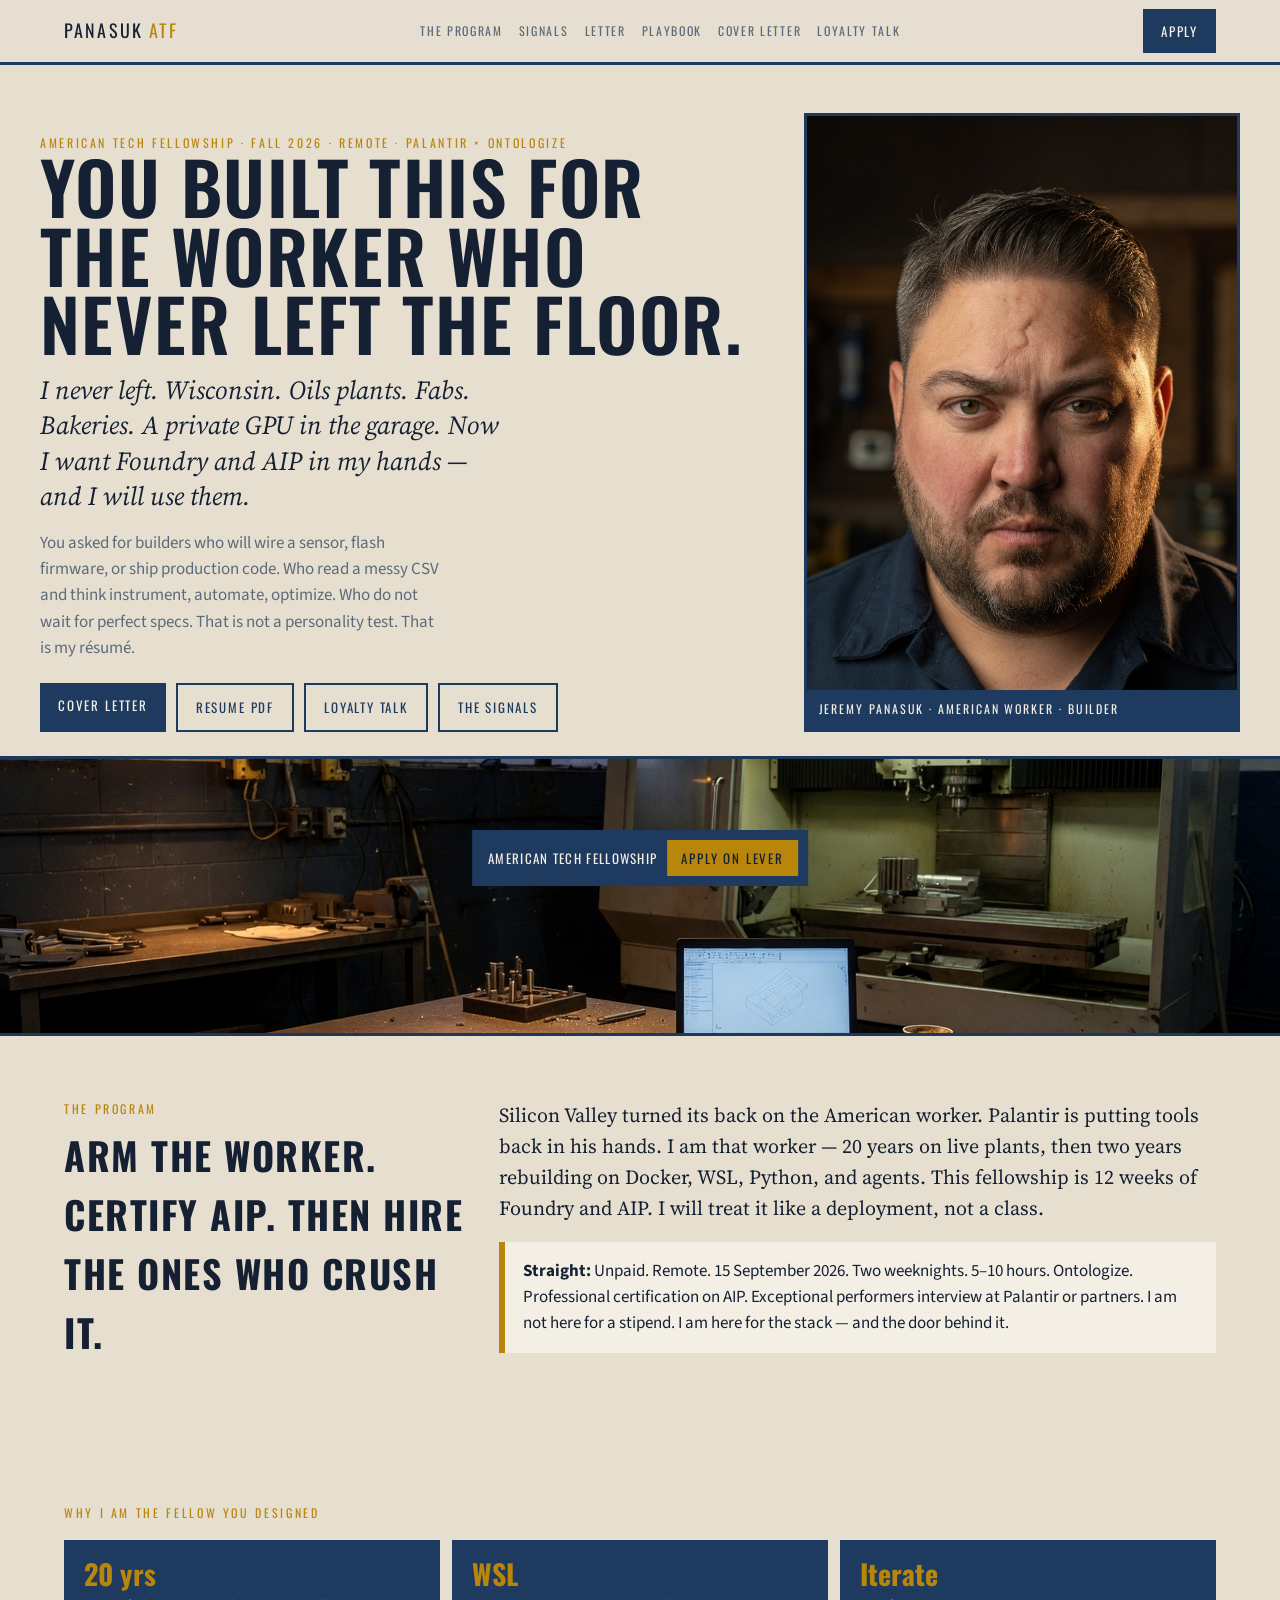
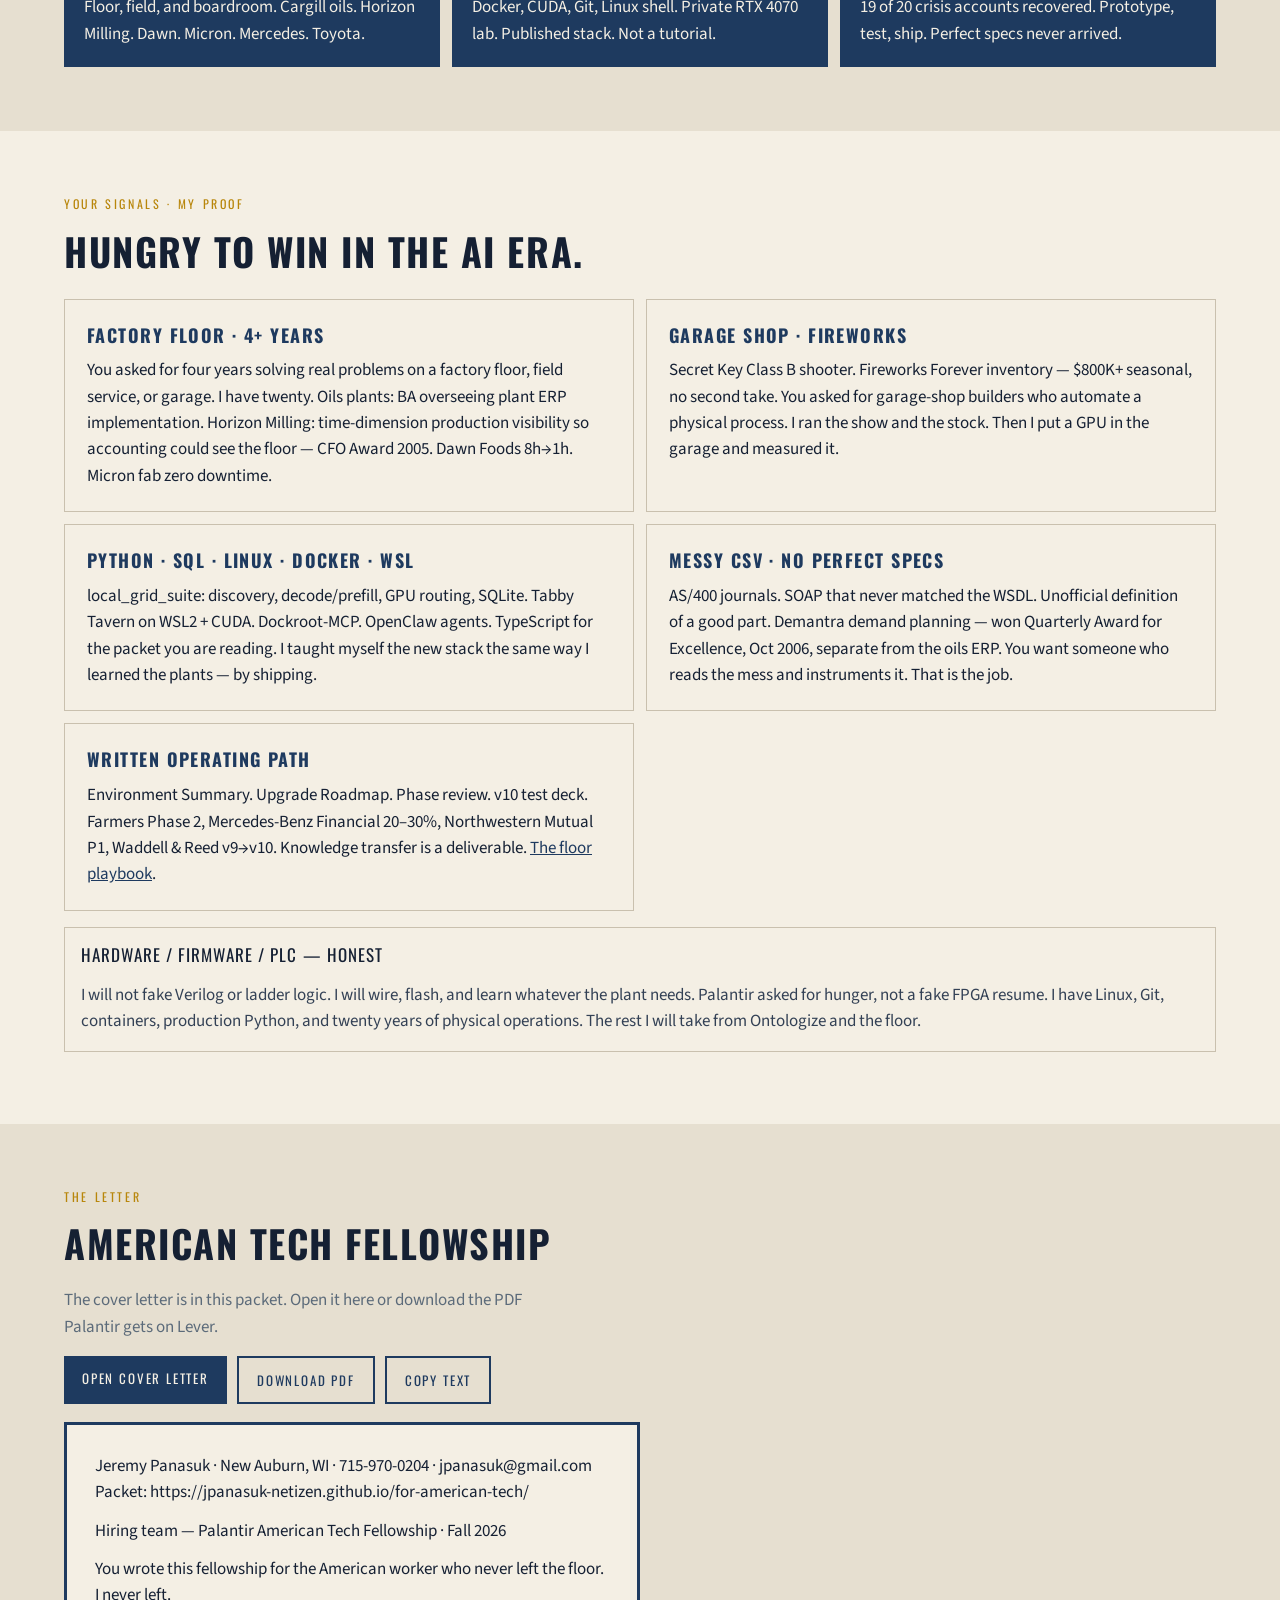
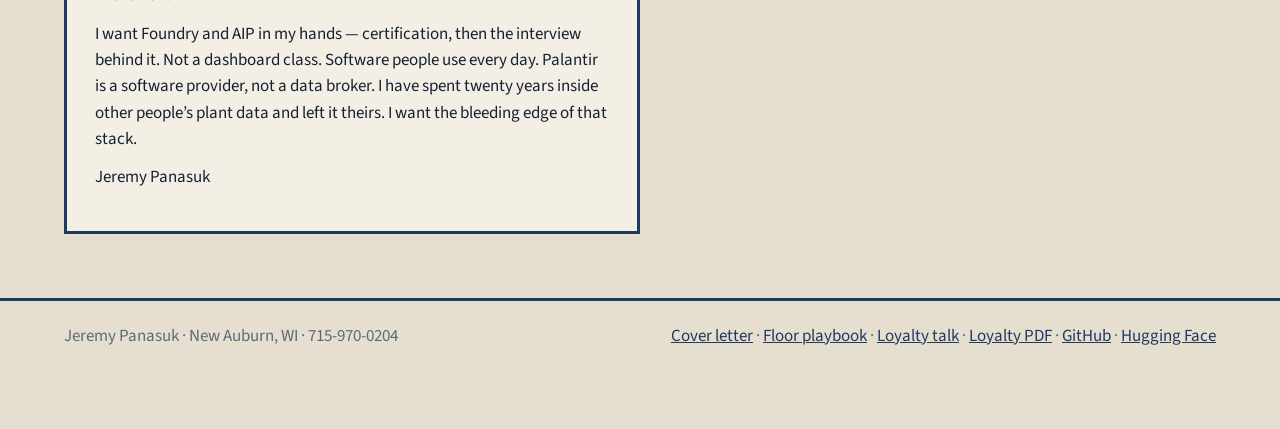
==== index.html @ 612f56d5 "Add floor playbook and publish customized loyalty talk" ====
<!DOCTYPE html>
<html lang="en">
<head>
  <meta charset="UTF-8" />
  <meta name="viewport" content="width=device-width, initial-scale=1" />
  <title>Jeremy Panasuk · American Tech Fellowship · Palantir</title>
  <meta name="description" content="Palantir American Tech Fellowship packet. Floor, garage, WSL, Python. Ready for Foundry and AIP." />
  <link rel="preconnect" href="https://fonts.googleapis.com" />
  <link rel="preconnect" href="https://fonts.gstatic.com" crossorigin />
  <link href="https://fonts.googleapis.com/css2?family=Oswald:wght@500;600&family=Source+Serif+4:ital,wght@0,400;0,600;1,400;1,600&family=Source+Sans+3:wght@400;600;700&display=swap" rel="stylesheet" />
  <style>
    :root {
      --kraft: #e6dfd0;
      --ink: #152033;
      --navy: #1e3a5f;
      --gold: #b8860b;
      --steel: #5c6b7a;
      --paper: #f4efe4;
      --line: #c9c0ae;
    }
    * { box-sizing: border-box; margin: 0; padding: 0; font-variant-ligatures: none; font-feature-settings: "liga" 0, "clig" 0, "dlig" 0, "calt" 0; }
    html, body { margin: 0; padding: 0; width: 100%; min-height: 100%; min-height: 100vh; background: var(--kraft); }
    html { scroll-behavior: smooth; background: var(--kraft); }
    body { background: var(--kraft); color: var(--ink); font-family: "Source Sans 3", system-ui, sans-serif; font-size: 17px; line-height: 1.55; }
    a { color: var(--navy); }
    a:hover { color: var(--gold); }
    img { max-width: 100%; display: block; }
    .wrap { width: min(1200px, 100%); margin: 0 auto; padding: 0 24px; }
    .stamp { font-family: "Oswald", sans-serif; letter-spacing: 0.22em; text-transform: uppercase; font-size: 12px; color: var(--gold); }
    h1 { font-family: "Oswald", sans-serif; font-size: clamp(40px, 7vw, 72px); line-height: 0.95; font-weight: 600; text-transform: uppercase; letter-spacing: 0.02em; }
    h2 { font-family: "Oswald", sans-serif; font-size: clamp(26px, 4vw, 38px); text-transform: uppercase; letter-spacing: 0.04em; margin: 8px 0 14px; }
    .serif { font-family: "Source Serif 4", Georgia, serif; }
    header.nav { position: sticky; top: 0; z-index: 20; background: rgba(230,223,208,0.94); border-bottom: 3px solid var(--navy); }
    header.nav .wrap { display: flex; align-items: center; justify-content: space-between; min-height: 62px; gap: 12px; }
    .brand { font-family: "Oswald", sans-serif; text-transform: uppercase; letter-spacing: 0.12em; color: var(--ink); text-decoration: none; font-size: 18px; }
    .brand span { color: var(--gold); }
    header.nav nav { display: flex; gap: 16px; }
    header.nav nav a { font-family: "Oswald", sans-serif; font-size: 12px; letter-spacing: 0.14em; text-transform: uppercase; color: var(--steel); text-decoration: none; }
    .btn { display: inline-flex; background: var(--navy); color: var(--paper); text-decoration: none; padding: 12px 18px; font-family: "Oswald", sans-serif; letter-spacing: 0.14em; text-transform: uppercase; font-size: 13px; }
    .btn:hover { background: var(--gold); color: var(--ink); }
    .btn.ghost { background: transparent; color: var(--navy); border: 2px solid var(--navy); }
    .hero { padding: 48px 0 24px; display: grid; grid-template-columns: 1.25fr 0.75fr; gap: 36px; align-items: end; }
    .lede { font-family: "Source Serif 4", Georgia, serif; font-size: clamp(18px, 2.3vw, 26px); font-style: italic; line-height: 1.35; margin: 16px 0; max-width: 36ch; }
    .meta { color: var(--steel); max-width: 50ch; }
    .hero-actions { display: flex; gap: 10px; flex-wrap: wrap; margin-top: 22px; }
    .portrait { border: 3px solid var(--navy); }
    .portrait img { width: 100%; aspect-ratio: 3/4; object-fit: cover; object-position: 50% 12%; }
    .portrait figcaption { padding: 10px 12px; background: var(--navy); color: var(--paper); font-family: "Oswald", sans-serif; font-size: 12px; letter-spacing: 0.16em; text-transform: uppercase; }
    .shop { width: 100%; height: 280px; object-fit: cover; border: none; border-top: 3px solid var(--navy); border-bottom: 3px solid var(--navy); filter: sepia(0.15) contrast(1.05); }
    section { padding: 64px 0; }
    .split { display: grid; grid-template-columns: 0.36fr 0.64fr; gap: 32px; }
    .grid2 { display: grid; grid-template-columns: 1fr 1fr; gap: 12px; }
    .cell { background: var(--paper); border: 1px solid var(--line); padding: 22px; }
    .cell h3 { font-family: "Oswald", sans-serif; text-transform: uppercase; letter-spacing: 0.08em; font-size: 18px; margin-bottom: 8px; color: var(--navy); }
    .stars { display: grid; grid-template-columns: repeat(3, 1fr); gap: 12px; }
    .star { background: var(--navy); color: var(--paper); padding: 20px; }
    .star b { display: block; font-family: "Oswald", sans-serif; font-size: 28px; color: var(--gold); line-height: 1; margin-bottom: 6px; }
    details.item { background: var(--paper); border: 1px solid var(--line); margin-bottom: 8px; }
    details.item summary { cursor: pointer; list-style: none; padding: 14px 16px; font-family: "Oswald", sans-serif; text-transform: uppercase; letter-spacing: 0.06em; }
    details.item summary::-webkit-details-marker { display: none; }
    .proof { padding: 0 16px 16px; color: #334155; }
    .letter { background: var(--paper); border: 3px solid var(--navy); padding: 28px; max-width: 72ch; }
    .letter p { margin: 0 0 12px; }
    footer { border-top: 3px solid var(--navy); padding: 22px 0 80px; color: var(--steel); }
    footer .wrap { display: flex; justify-content: space-between; gap: 12px; flex-wrap: wrap; }
    .applybar { position: fixed; bottom: 14px; left: 50%; transform: translateX(-50%); z-index: 30; display: flex; gap: 10px; align-items: center; background: var(--navy); color: var(--paper); padding: 10px 10px 10px 16px; font-family: "Oswald", sans-serif; letter-spacing: 0.1em; text-transform: uppercase; font-size: 13px; }
    .applybar .btn { background: var(--gold); color: var(--ink); padding: 8px 14px; }
    .honest { margin-top: 18px; padding: 16px 18px; border-left: 6px solid var(--gold); background: var(--paper); }
    @media (max-width: 880px) {
      .hero, .split, .grid2, .stars { grid-template-columns: 1fr; }
      header.nav nav { display: none; }
      .applybar { width: calc(100% - 24px); justify-content: space-between; }
    }
  </style>
</head>
<body>
  <header class="nav">
    <div class="wrap">
      <a class="brand" href="#top">Panasuk <span>ATF</span></a>
      <nav>
        <a href="#program">The program</a>
        <a href="#signals">Signals</a>
        <a href="#letter">Letter</a>
        <a href="playbook.html">Playbook</a>
        <a href="cover.html">Cover letter</a>
        <a href="loyalty.html">Loyalty talk</a>
      </nav>
      <a class="btn" href="https://jobs.lever.co/palantir/0ccbe620-a3ef-41d1-a5c4-68e56b3c91d0/apply" target="_blank" rel="noopener">Apply</a>
    </div>
  </header>

  <main id="top">
    <div class="wrap hero">
      <div>
        <p class="stamp">American Tech Fellowship · Fall 2026 · Remote · Palantir × Ontologize</p>
        <h1>You built this for the worker who never left the floor.</h1>
        <p class="lede">I never left. Wisconsin. Oils plants. Fabs. Bakeries. A private GPU in the garage. Now I want Foundry and AIP in my hands — and I will use them.</p>
        <p class="meta">You asked for builders who will wire a sensor, flash firmware, or ship production code. Who read a messy CSV and think instrument, automate, optimize. Who do not wait for perfect specs. That is not a personality test. That is my résumé.</p>
        <div class="hero-actions">
          <a class="btn" href="cover.html">Cover letter</a>
          <a class="btn ghost" href="JAP_PALANTIR_AMERICAN_TECH.pdf">Resume PDF</a>
          <a class="btn ghost" href="loyalty.html">Loyalty talk</a>
          <a class="btn ghost" href="#signals">The signals</a>
        </div>
      </div>
      <figure class="portrait">
        <img src="assets/portrait.jpg" alt="Jeremy Panasuk" />
        <figcaption>Jeremy Panasuk · American worker · builder</figcaption>
      </figure>
    </div>
    <img class="shop" src="assets/shop.jpg" alt="American machine shop" />

    <section id="program">
      <div class="wrap split">
        <div>
          <p class="stamp">The program</p>
          <h2>Arm the worker. Certify AIP. Then hire the ones who crush it.</h2>
        </div>
        <div>
          <p class="serif" style="font-size:20px;margin-bottom:14px;">Silicon Valley turned its back on the American worker. Palantir is putting tools back in his hands. I am that worker — 20 years on live plants, then two years rebuilding on Docker, WSL, Python, and agents. This fellowship is 12 weeks of Foundry and AIP. I will treat it like a deployment, not a class.</p>
          <div class="honest">
            <strong>Straight:</strong> Unpaid. Remote. 15 September 2026. Two weeknights. 5–10 hours. Ontologize. Professional certification on AIP. Exceptional performers interview at Palantir or partners. I am not here for a stipend. I am here for the stack — and the door behind it.
          </div>
        </div>
      </div>
    </section>

    <section>
      <div class="wrap">
        <p class="stamp">Why I am the fellow you designed</p>
        <div class="stars" style="margin-top:18px;">
          <div class="star"><b>20 yrs</b>Floor, field, and boardroom. Cargill oils. Horizon Milling. Dawn. Micron. Mercedes. Toyota.</div>
          <div class="star"><b>WSL</b>Docker, CUDA, Git, Linux shell. Private RTX 4070 lab. Published stack. Not a tutorial.</div>
          <div class="star"><b>Iterate</b>19 of 20 crisis accounts recovered. Prototype, test, ship. Perfect specs never arrived.</div>
        </div>
      </div>
    </section>

    <section id="signals" style="background:var(--paper);">
      <div class="wrap">
        <p class="stamp">Your signals · my proof</p>
        <h2>Hungry to win in the AI era.</h2>
        <div class="grid2" style="margin-top:18px;">
          <article class="cell">
            <h3>Factory floor · 4+ years</h3>
            <p>You asked for four years solving real problems on a factory floor, field service, or garage. I have twenty. Oils plants: BA overseeing plant ERP implementation. Horizon Milling: time-dimension production visibility so accounting could see the floor — CFO Award 2005. Dawn Foods 8h→1h. Micron fab zero downtime.</p>
          </article>
          <article class="cell">
            <h3>Garage shop · fireworks</h3>
            <p>Secret Key Class B shooter. Fireworks Forever inventory — $800K+ seasonal, no second take. You asked for garage-shop builders who automate a physical process. I ran the show and the stock. Then I put a GPU in the garage and measured it.</p>
          </article>
          <article class="cell">
            <h3>Python · SQL · Linux · Docker · WSL</h3>
            <p>local_grid_suite: discovery, decode/prefill, GPU routing, SQLite. Tabby Tavern on WSL2 + CUDA. Dockroot-MCP. OpenClaw agents. TypeScript for the packet you are reading. I taught myself the new stack the same way I learned the plants — by shipping.</p>
          </article>
          <article class="cell">
            <h3>Messy CSV · no perfect specs</h3>
            <p>AS/400 journals. SOAP that never matched the WSDL. Unofficial definition of a good part. Demantra demand planning — won Quarterly Award for Excellence, Oct 2006, separate from the oils ERP. You want someone who reads the mess and instruments it. That is the job.</p>
          </article>
          <article class="cell">
            <h3>Written operating path</h3>
            <p>Environment Summary. Upgrade Roadmap. Phase review. v10 test deck. Farmers Phase 2, Mercedes-Benz Financial 20–30%, Northwestern Mutual P1, Waddell &amp; Reed v9→v10. Knowledge transfer is a deliverable. <a href="playbook.html">The floor playbook</a>.</p>
          </article>
        </div>
        <details class="item" style="margin-top:16px;" open>
          <summary>Hardware / firmware / PLC — honest</summary>
          <div class="proof">I will not fake Verilog or ladder logic. I will wire, flash, and learn whatever the plant needs. Palantir asked for hunger, not a fake FPGA resume. I have Linux, Git, containers, production Python, and twenty years of physical operations. The rest I will take from Ontologize and the floor.</div>
        </details>
      </div>
    </section>

    <section id="letter">
      <div class="wrap">
        <p class="stamp">The letter</p>
        <h2>American Tech Fellowship</h2>
        <p class="meta" style="margin:0 0 16px;max-width:60ch;">The cover letter is in this packet. Open it here or download the PDF Palantir gets on Lever.</p>
        <p style="display:flex;gap:10px;flex-wrap:wrap;margin-bottom:18px;">
          <a class="btn" href="cover.html">Open cover letter</a>
          <a class="btn ghost" href="JAP_PALANTIR_AMERICAN_TECH_COVER.pdf">Download PDF</a>
          <button class="btn ghost" type="button" id="copy">Copy text</button>
        </p>
        <article class="letter" id="letter-body">
          <p>Jeremy Panasuk · New Auburn, WI · 715-970-0204 · jpanasuk@gmail.com<br>
          Packet: https://jpanasuk-netizen.github.io/for-american-tech/</p>
          <p>Hiring team — Palantir American Tech Fellowship · Fall 2026</p>
          <p>You wrote this fellowship for the American worker who never left the floor. I never left.</p>
          <p>I want Foundry and AIP in my hands — certification, then the interview behind it. Not a dashboard class. Software people use every day. Palantir is a software provider, not a data broker. I have spent twenty years inside other people’s plant data and left it theirs. I want the bleeding edge of that stack.</p>
          <p>Jeremy Panasuk</p>
        </article>
      </div>
    </section>
  </main>
  <footer>
    <div class="wrap">
      <div>Jeremy Panasuk · New Auburn, WI · 715-970-0204</div>
      <div>
        <a href="cover.html">Cover letter</a> ·
        <a href="playbook.html">Floor playbook</a> ·
        <a href="loyalty.html">Loyalty talk</a> ·
        <a href="JAP_CUSTOMER_LOYALTY.pdf">Loyalty PDF</a> ·
        <a href="https://github.com/jpanasuk-netizen/for-american-tech">GitHub</a> ·
        <a href="https://huggingface.co/spaces/jpanasuk/for-american-tech">Hugging Face</a>
      </div>
    </div>
  </footer>
  <div class="applybar">
    <span>American Tech Fellowship</span>
    <a class="btn" href="https://jobs.lever.co/palantir/0ccbe620-a3ef-41d1-a5c4-68e56b3c91d0/apply" target="_blank" rel="noopener">Apply on Lever</a>
  </div>
  <script>
    document.getElementById("copy").addEventListener("click", async (e) => {
      const btn = e.currentTarget;
      try {
        await navigator.clipboard.writeText(document.getElementById("letter-body").innerText);
        btn.textContent = "Copied";
        setTimeout(() => { btn.textContent = "Copy text"; }, 1600);
      } catch (err) { btn.textContent = "Select and copy"; }
    });
  </script>
</body>
</html>
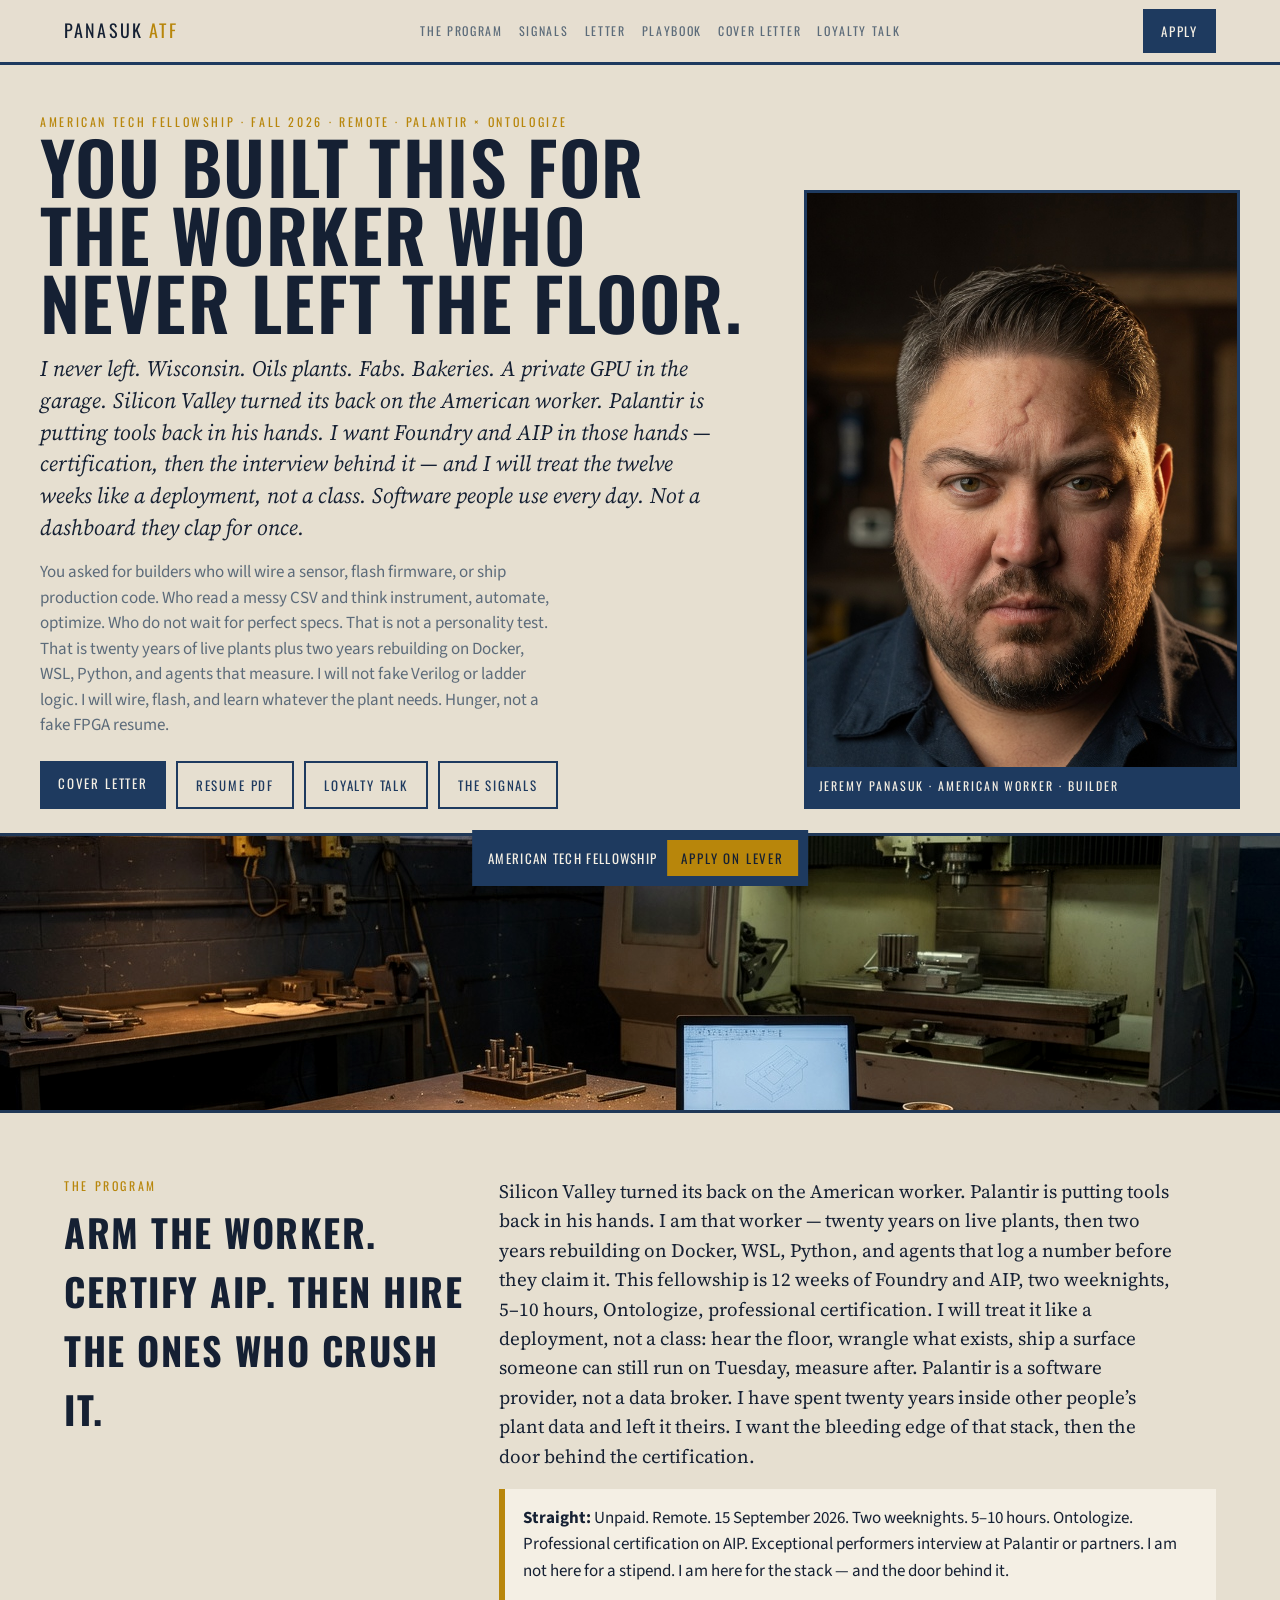
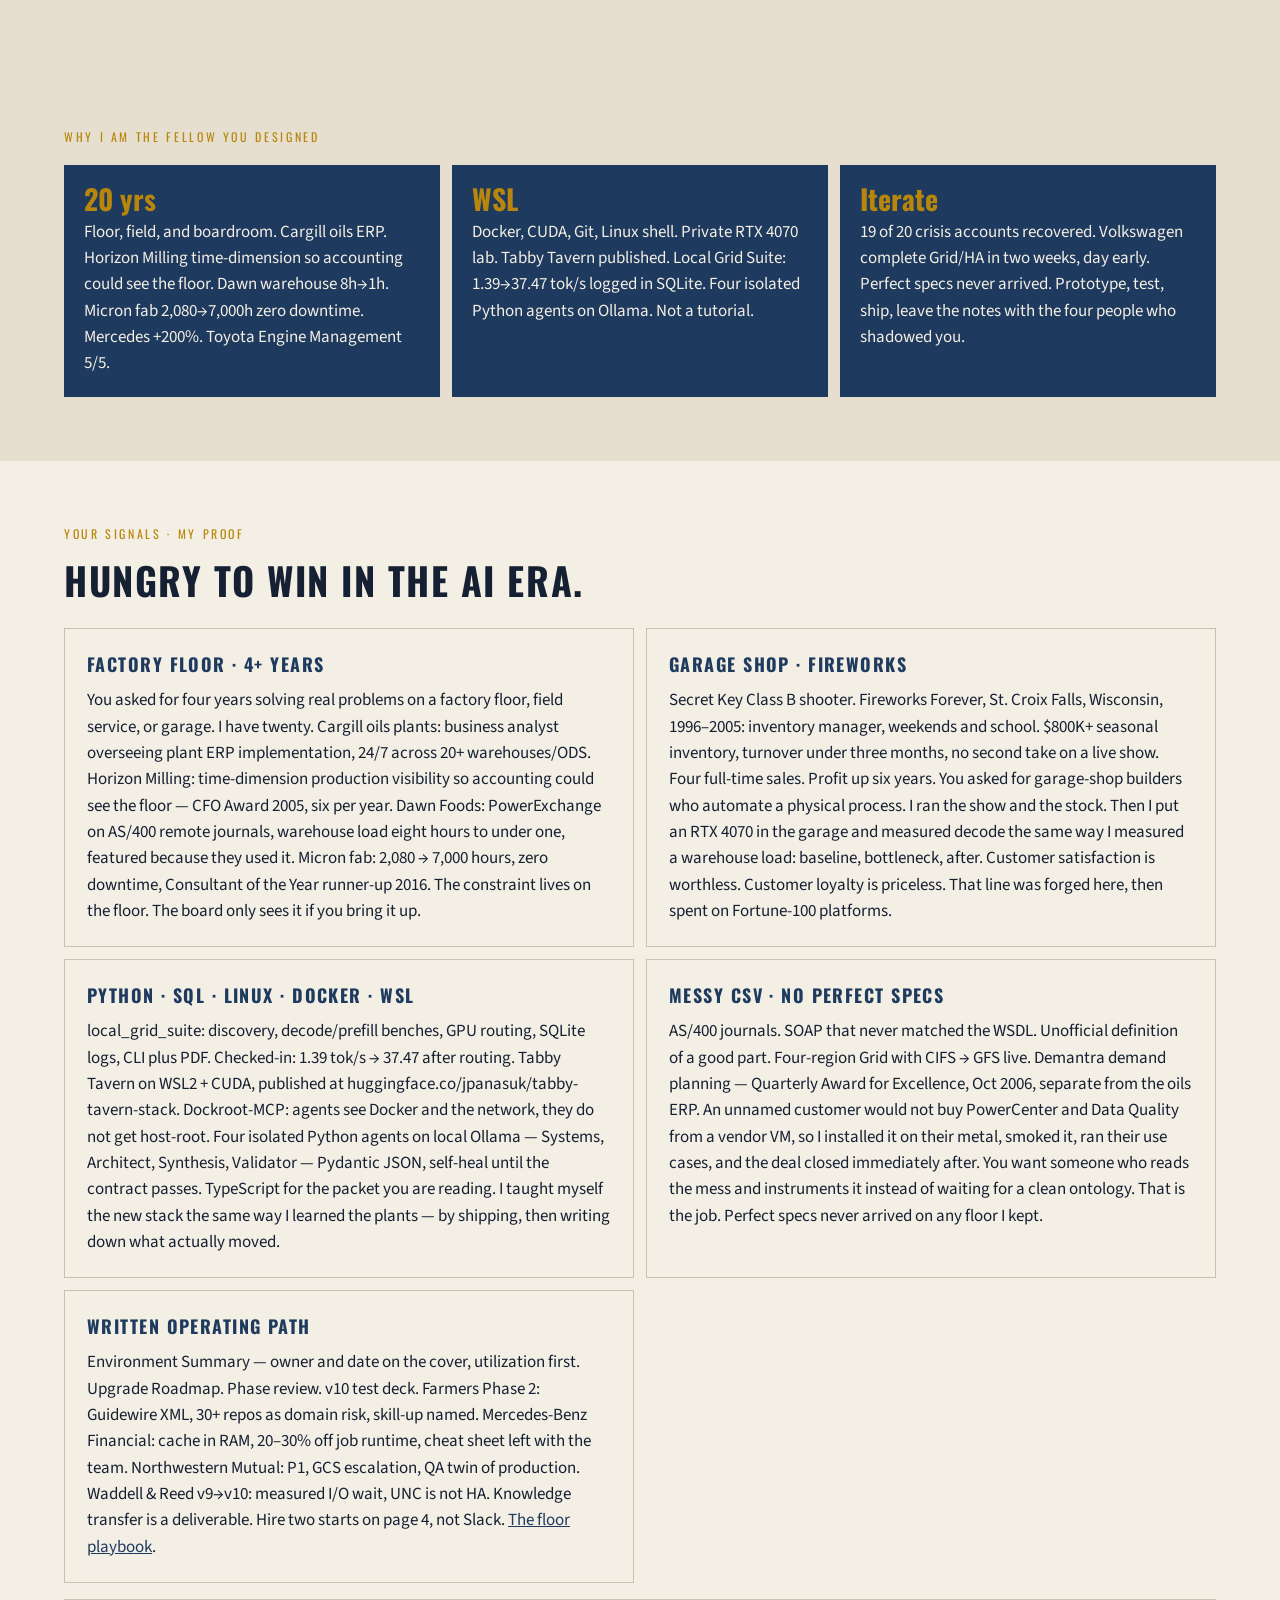
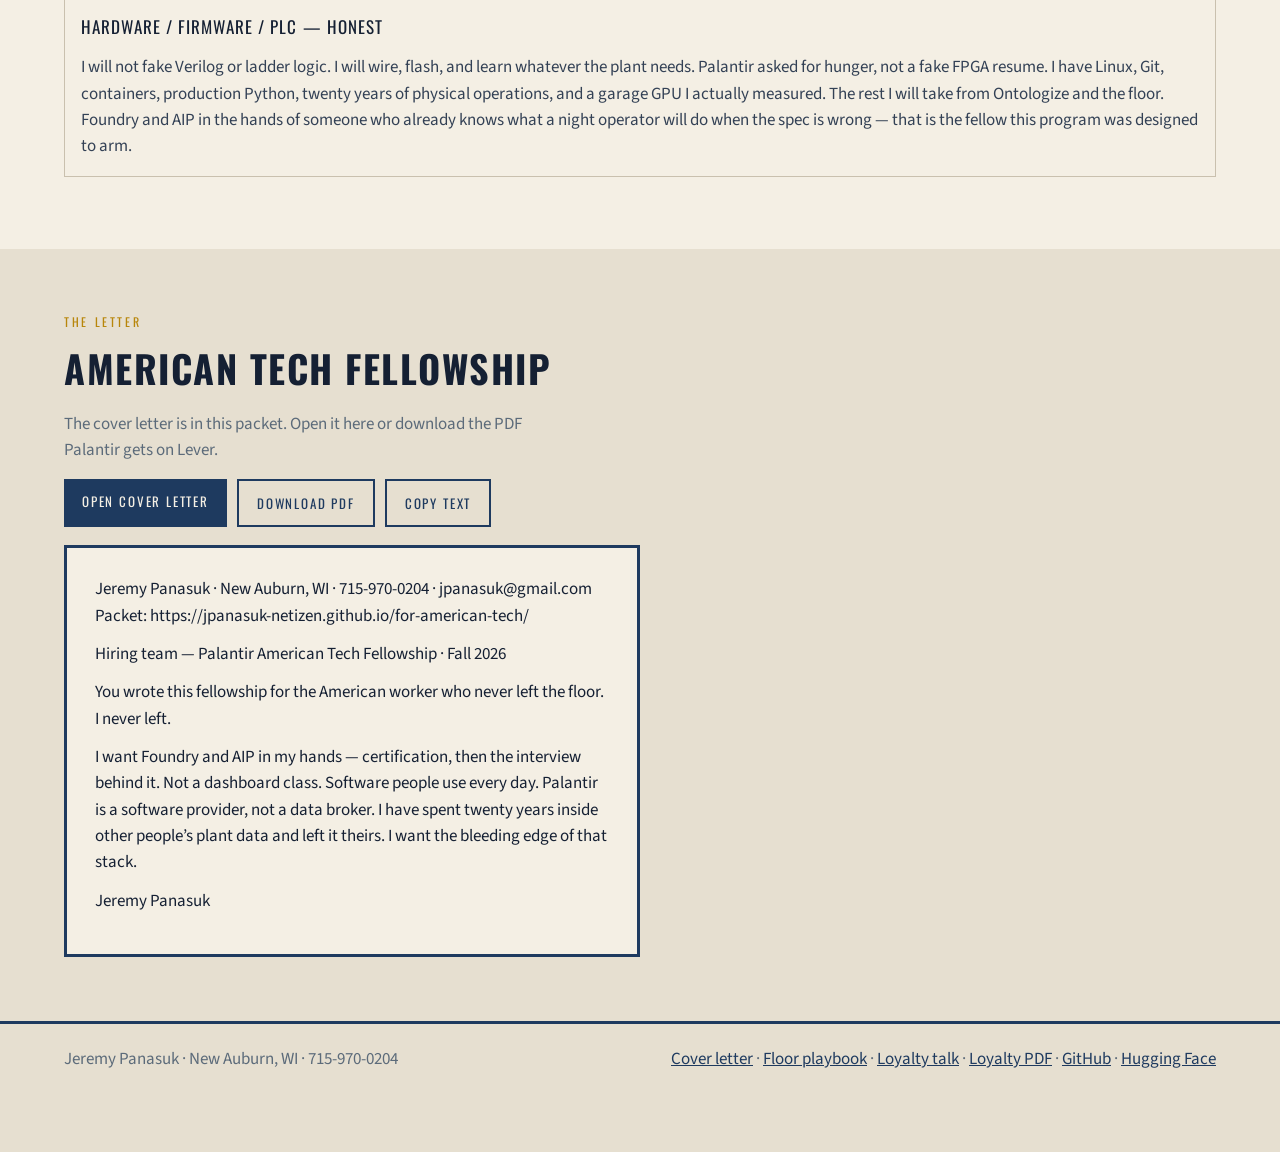
==== commit 944ccdd4: "Verbose hiring-manager prose on the campaign landing" ====
--- a/index.html
+++ b/index.html
@@ -40,8 +40,8 @@
     .btn:hover { background: var(--gold); color: var(--ink); }
     .btn.ghost { background: transparent; color: var(--navy); border: 2px solid var(--navy); }
     .hero { padding: 48px 0 24px; display: grid; grid-template-columns: 1.25fr 0.75fr; gap: 36px; align-items: end; }
-    .lede { font-family: "Source Serif 4", Georgia, serif; font-size: clamp(18px, 2.3vw, 26px); font-style: italic; line-height: 1.35; margin: 16px 0; max-width: 36ch; }
-    .meta { color: var(--steel); max-width: 50ch; }
+    .lede { font-family: "Source Serif 4", Georgia, serif; font-size: clamp(17px, 2vw, 22px); font-style: italic; line-height: 1.45; margin: 16px 0; max-width: 62ch; }
+    .meta { color: var(--steel); max-width: 64ch; line-height: 1.5; }
     .hero-actions { display: flex; gap: 10px; flex-wrap: wrap; margin-top: 22px; }
     .portrait { border: 3px solid var(--navy); }
     .portrait img { width: 100%; aspect-ratio: 3/4; object-fit: cover; object-position: 50% 12%; }
@@ -94,8 +94,8 @@
       <div>
         <p class="stamp">American Tech Fellowship · Fall 2026 · Remote · Palantir × Ontologize</p>
         <h1>You built this for the worker who never left the floor.</h1>
-        <p class="lede">I never left. Wisconsin. Oils plants. Fabs. Bakeries. A private GPU in the garage. Now I want Foundry and AIP in my hands — and I will use them.</p>
-        <p class="meta">You asked for builders who will wire a sensor, flash firmware, or ship production code. Who read a messy CSV and think instrument, automate, optimize. Who do not wait for perfect specs. That is not a personality test. That is my résumé.</p>
+        <p class="lede">I never left. Wisconsin. Oils plants. Fabs. Bakeries. A private GPU in the garage. Silicon Valley turned its back on the American worker. Palantir is putting tools back in his hands. I want Foundry and AIP in those hands — certification, then the interview behind it — and I will treat the twelve weeks like a deployment, not a class. Software people use every day. Not a dashboard they clap for once.</p>
+        <p class="meta">You asked for builders who will wire a sensor, flash firmware, or ship production code. Who read a messy CSV and think instrument, automate, optimize. Who do not wait for perfect specs. That is not a personality test. That is twenty years of live plants plus two years rebuilding on Docker, WSL, Python, and agents that measure. I will not fake Verilog or ladder logic. I will wire, flash, and learn whatever the plant needs. Hunger, not a fake FPGA resume.</p>
         <div class="hero-actions">
           <a class="btn" href="cover.html">Cover letter</a>
           <a class="btn ghost" href="JAP_PALANTIR_AMERICAN_TECH.pdf">Resume PDF</a>
@@ -117,7 +117,7 @@
           <h2>Arm the worker. Certify AIP. Then hire the ones who crush it.</h2>
         </div>
         <div>
-          <p class="serif" style="font-size:20px;margin-bottom:14px;">Silicon Valley turned its back on the American worker. Palantir is putting tools back in his hands. I am that worker — 20 years on live plants, then two years rebuilding on Docker, WSL, Python, and agents. This fellowship is 12 weeks of Foundry and AIP. I will treat it like a deployment, not a class.</p>
+          <p class="serif" style="font-size:19px;margin-bottom:14px;max-width:68ch;">Silicon Valley turned its back on the American worker. Palantir is putting tools back in his hands. I am that worker — twenty years on live plants, then two years rebuilding on Docker, WSL, Python, and agents that log a number before they claim it. This fellowship is 12 weeks of Foundry and AIP, two weeknights, 5–10 hours, Ontologize, professional certification. I will treat it like a deployment, not a class: hear the floor, wrangle what exists, ship a surface someone can still run on Tuesday, measure after. Palantir is a software provider, not a data broker. I have spent twenty years inside other people’s plant data and left it theirs. I want the bleeding edge of that stack, then the door behind the certification.</p>
           <div class="honest">
             <strong>Straight:</strong> Unpaid. Remote. 15 September 2026. Two weeknights. 5–10 hours. Ontologize. Professional certification on AIP. Exceptional performers interview at Palantir or partners. I am not here for a stipend. I am here for the stack — and the door behind it.
           </div>
@@ -129,9 +129,9 @@
       <div class="wrap">
         <p class="stamp">Why I am the fellow you designed</p>
         <div class="stars" style="margin-top:18px;">
-          <div class="star"><b>20 yrs</b>Floor, field, and boardroom. Cargill oils. Horizon Milling. Dawn. Micron. Mercedes. Toyota.</div>
-          <div class="star"><b>WSL</b>Docker, CUDA, Git, Linux shell. Private RTX 4070 lab. Published stack. Not a tutorial.</div>
-          <div class="star"><b>Iterate</b>19 of 20 crisis accounts recovered. Prototype, test, ship. Perfect specs never arrived.</div>
+          <div class="star"><b>20 yrs</b>Floor, field, and boardroom. Cargill oils ERP. Horizon Milling time-dimension so accounting could see the floor. Dawn warehouse 8h→1h. Micron fab 2,080→7,000h zero downtime. Mercedes +200%. Toyota Engine Management 5/5.</div>
+          <div class="star"><b>WSL</b>Docker, CUDA, Git, Linux shell. Private RTX 4070 lab. Tabby Tavern published. Local Grid Suite: 1.39→37.47 tok/s logged in SQLite. Four isolated Python agents on Ollama. Not a tutorial.</div>
+          <div class="star"><b>Iterate</b>19 of 20 crisis accounts recovered. Volkswagen complete Grid/HA in two weeks, day early. Perfect specs never arrived. Prototype, test, ship, leave the notes with the four people who shadowed you.</div>
         </div>
       </div>
     </section>
@@ -143,28 +143,28 @@
         <div class="grid2" style="margin-top:18px;">
           <article class="cell">
             <h3>Factory floor · 4+ years</h3>
-            <p>You asked for four years solving real problems on a factory floor, field service, or garage. I have twenty. Oils plants: BA overseeing plant ERP implementation. Horizon Milling: time-dimension production visibility so accounting could see the floor — CFO Award 2005. Dawn Foods 8h→1h. Micron fab zero downtime.</p>
+            <p>You asked for four years solving real problems on a factory floor, field service, or garage. I have twenty. Cargill oils plants: business analyst overseeing plant ERP implementation, 24/7 across 20+ warehouses/ODS. Horizon Milling: time-dimension production visibility so accounting could see the floor — CFO Award 2005, six per year. Dawn Foods: PowerExchange on AS/400 remote journals, warehouse load eight hours to under one, featured because they used it. Micron fab: 2,080 → 7,000 hours, zero downtime, Consultant of the Year runner-up 2016. The constraint lives on the floor. The board only sees it if you bring it up.</p>
           </article>
           <article class="cell">
             <h3>Garage shop · fireworks</h3>
-            <p>Secret Key Class B shooter. Fireworks Forever inventory — $800K+ seasonal, no second take. You asked for garage-shop builders who automate a physical process. I ran the show and the stock. Then I put a GPU in the garage and measured it.</p>
+            <p>Secret Key Class B shooter. Fireworks Forever, St. Croix Falls, Wisconsin, 1996–2005: inventory manager, weekends and school. $800K+ seasonal inventory, turnover under three months, no second take on a live show. Four full-time sales. Profit up six years. You asked for garage-shop builders who automate a physical process. I ran the show and the stock. Then I put an RTX 4070 in the garage and measured decode the same way I measured a warehouse load: baseline, bottleneck, after. Customer satisfaction is worthless. Customer loyalty is priceless. That line was forged here, then spent on Fortune-100 platforms.</p>
           </article>
           <article class="cell">
             <h3>Python · SQL · Linux · Docker · WSL</h3>
-            <p>local_grid_suite: discovery, decode/prefill, GPU routing, SQLite. Tabby Tavern on WSL2 + CUDA. Dockroot-MCP. OpenClaw agents. TypeScript for the packet you are reading. I taught myself the new stack the same way I learned the plants — by shipping.</p>
+            <p>local_grid_suite: discovery, decode/prefill benches, GPU routing, SQLite logs, CLI plus PDF. Checked-in: 1.39 tok/s → 37.47 after routing. Tabby Tavern on WSL2 + CUDA, published at huggingface.co/jpanasuk/tabby-tavern-stack. Dockroot-MCP: agents see Docker and the network, they do not get host-root. Four isolated Python agents on local Ollama — Systems, Architect, Synthesis, Validator — Pydantic JSON, self-heal until the contract passes. TypeScript for the packet you are reading. I taught myself the new stack the same way I learned the plants — by shipping, then writing down what actually moved.</p>
           </article>
           <article class="cell">
             <h3>Messy CSV · no perfect specs</h3>
-            <p>AS/400 journals. SOAP that never matched the WSDL. Unofficial definition of a good part. Demantra demand planning — won Quarterly Award for Excellence, Oct 2006, separate from the oils ERP. You want someone who reads the mess and instruments it. That is the job.</p>
+            <p>AS/400 journals. SOAP that never matched the WSDL. Unofficial definition of a good part. Four-region Grid with CIFS → GFS live. Demantra demand planning — Quarterly Award for Excellence, Oct 2006, separate from the oils ERP. An unnamed customer would not buy PowerCenter and Data Quality from a vendor VM, so I installed it on their metal, smoked it, ran their use cases, and the deal closed immediately after. You want someone who reads the mess and instruments it instead of waiting for a clean ontology. That is the job. Perfect specs never arrived on any floor I kept.</p>
           </article>
           <article class="cell">
             <h3>Written operating path</h3>
-            <p>Environment Summary. Upgrade Roadmap. Phase review. v10 test deck. Farmers Phase 2, Mercedes-Benz Financial 20–30%, Northwestern Mutual P1, Waddell &amp; Reed v9→v10. Knowledge transfer is a deliverable. <a href="playbook.html">The floor playbook</a>.</p>
+            <p>Environment Summary — owner and date on the cover, utilization first. Upgrade Roadmap. Phase review. v10 test deck. Farmers Phase 2: Guidewire XML, 30+ repos as domain risk, skill-up named. Mercedes-Benz Financial: cache in RAM, 20–30% off job runtime, cheat sheet left with the team. Northwestern Mutual: P1, GCS escalation, QA twin of production. Waddell &amp; Reed v9→v10: measured I/O wait, UNC is not HA. Knowledge transfer is a deliverable. Hire two starts on page 4, not Slack. <a href="playbook.html">The floor playbook</a>.</p>
           </article>
         </div>
         <details class="item" style="margin-top:16px;" open>
           <summary>Hardware / firmware / PLC — honest</summary>
-          <div class="proof">I will not fake Verilog or ladder logic. I will wire, flash, and learn whatever the plant needs. Palantir asked for hunger, not a fake FPGA resume. I have Linux, Git, containers, production Python, and twenty years of physical operations. The rest I will take from Ontologize and the floor.</div>
+          <div class="proof">I will not fake Verilog or ladder logic. I will wire, flash, and learn whatever the plant needs. Palantir asked for hunger, not a fake FPGA resume. I have Linux, Git, containers, production Python, twenty years of physical operations, and a garage GPU I actually measured. The rest I will take from Ontologize and the floor. Foundry and AIP in the hands of someone who already knows what a night operator will do when the spec is wrong — that is the fellow this program was designed to arm.</div>
         </details>
       </div>
     </section>
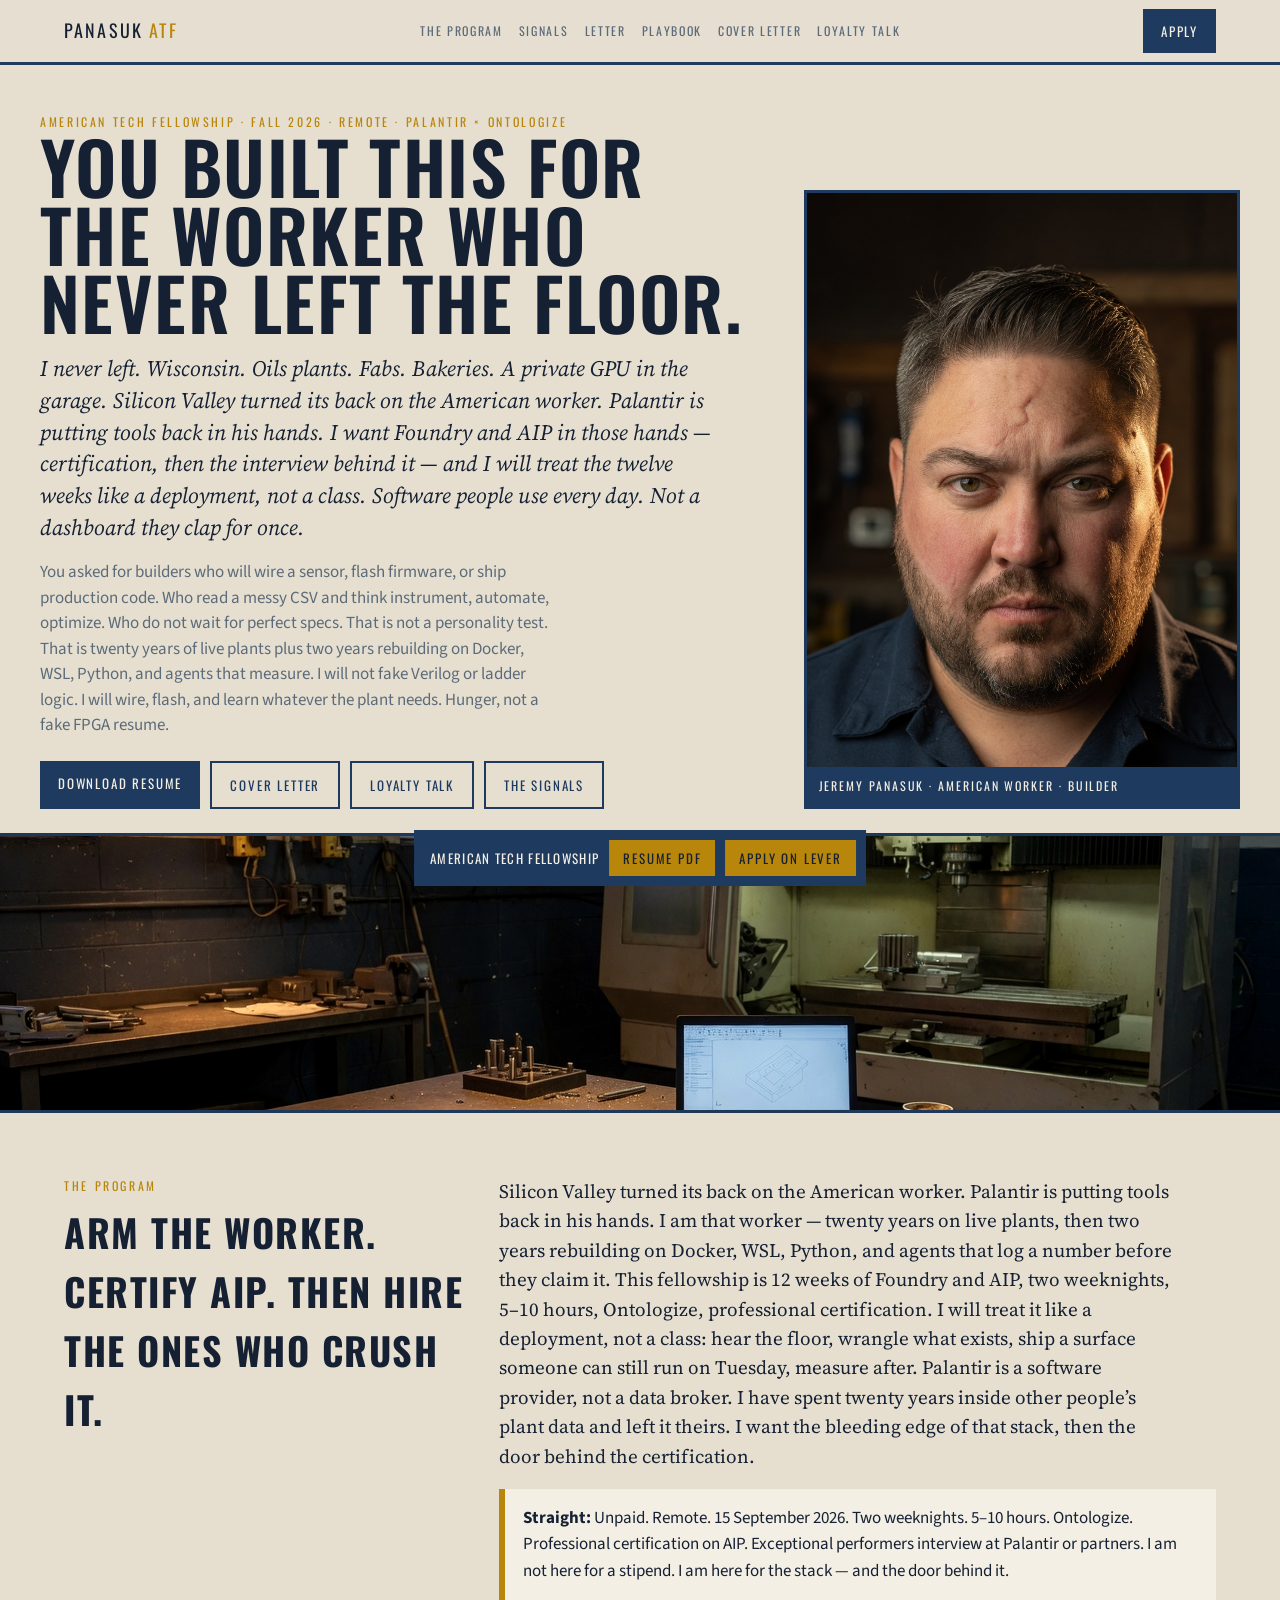
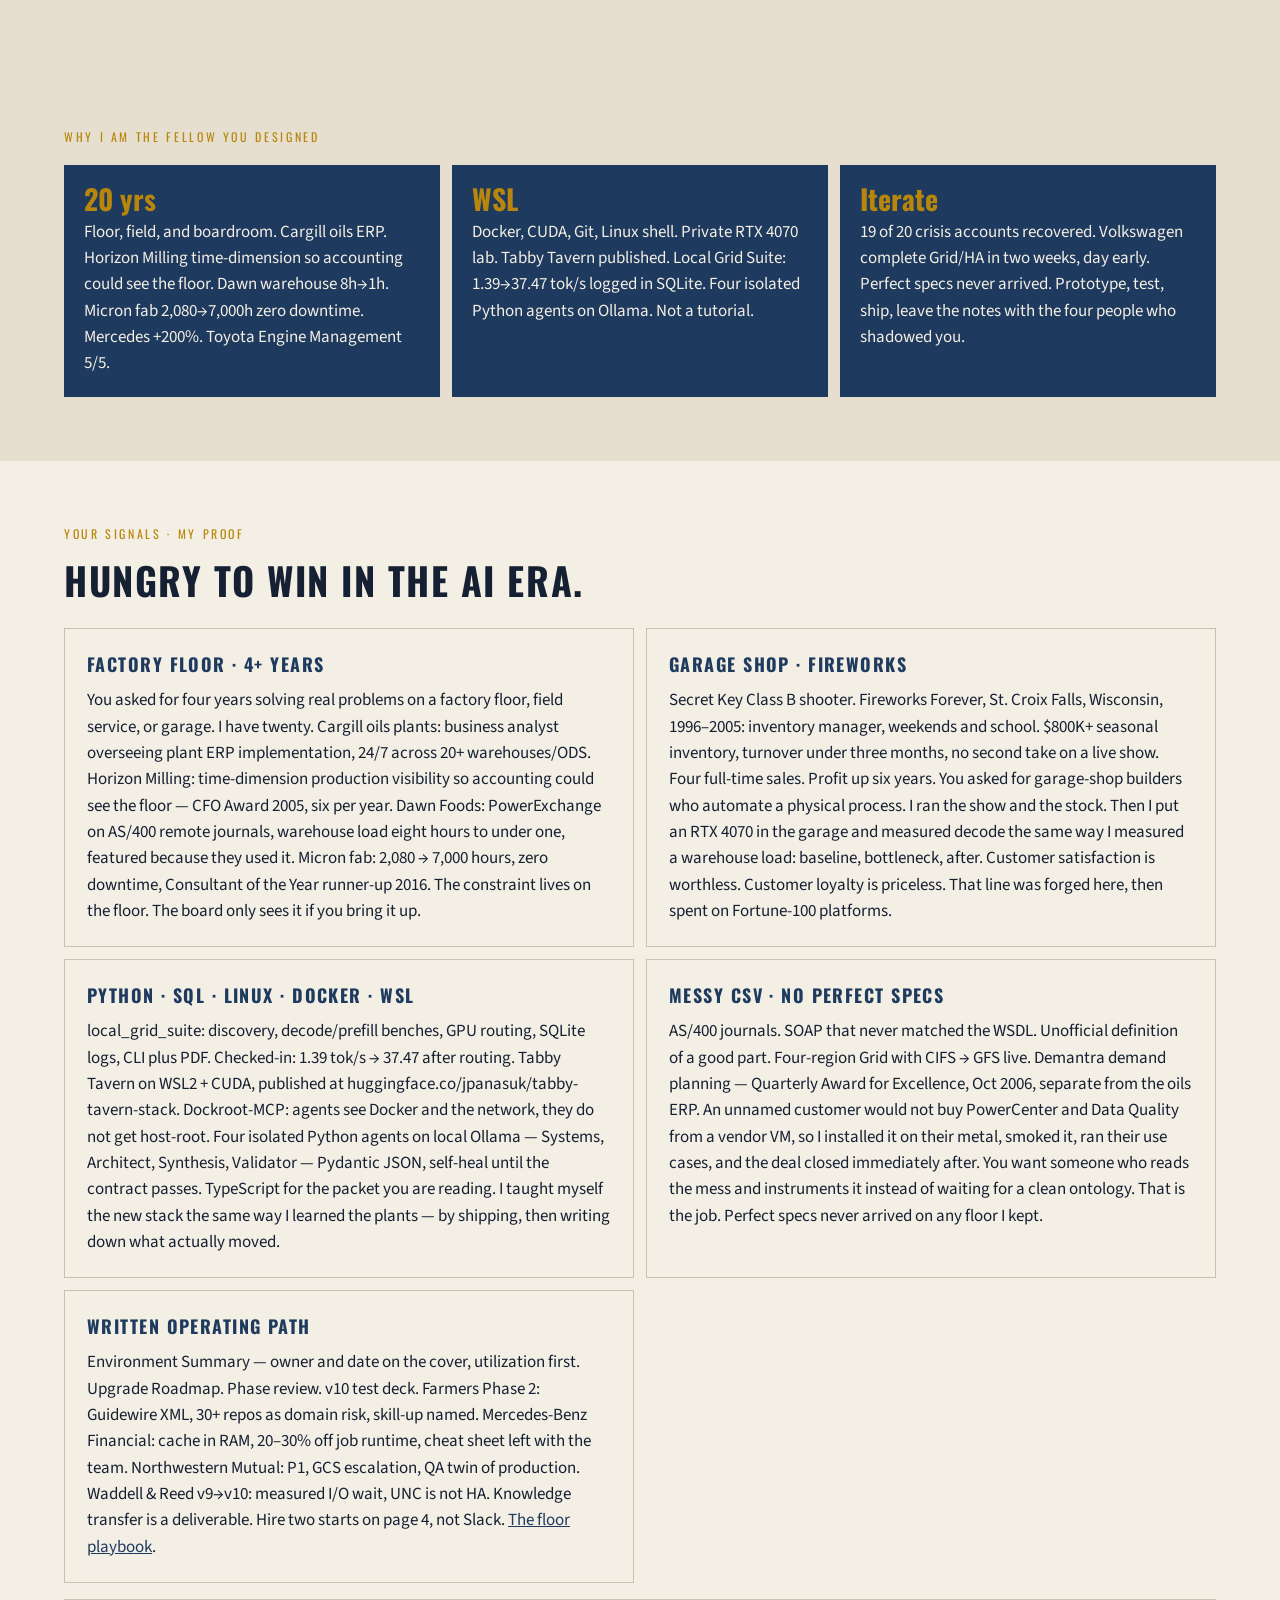
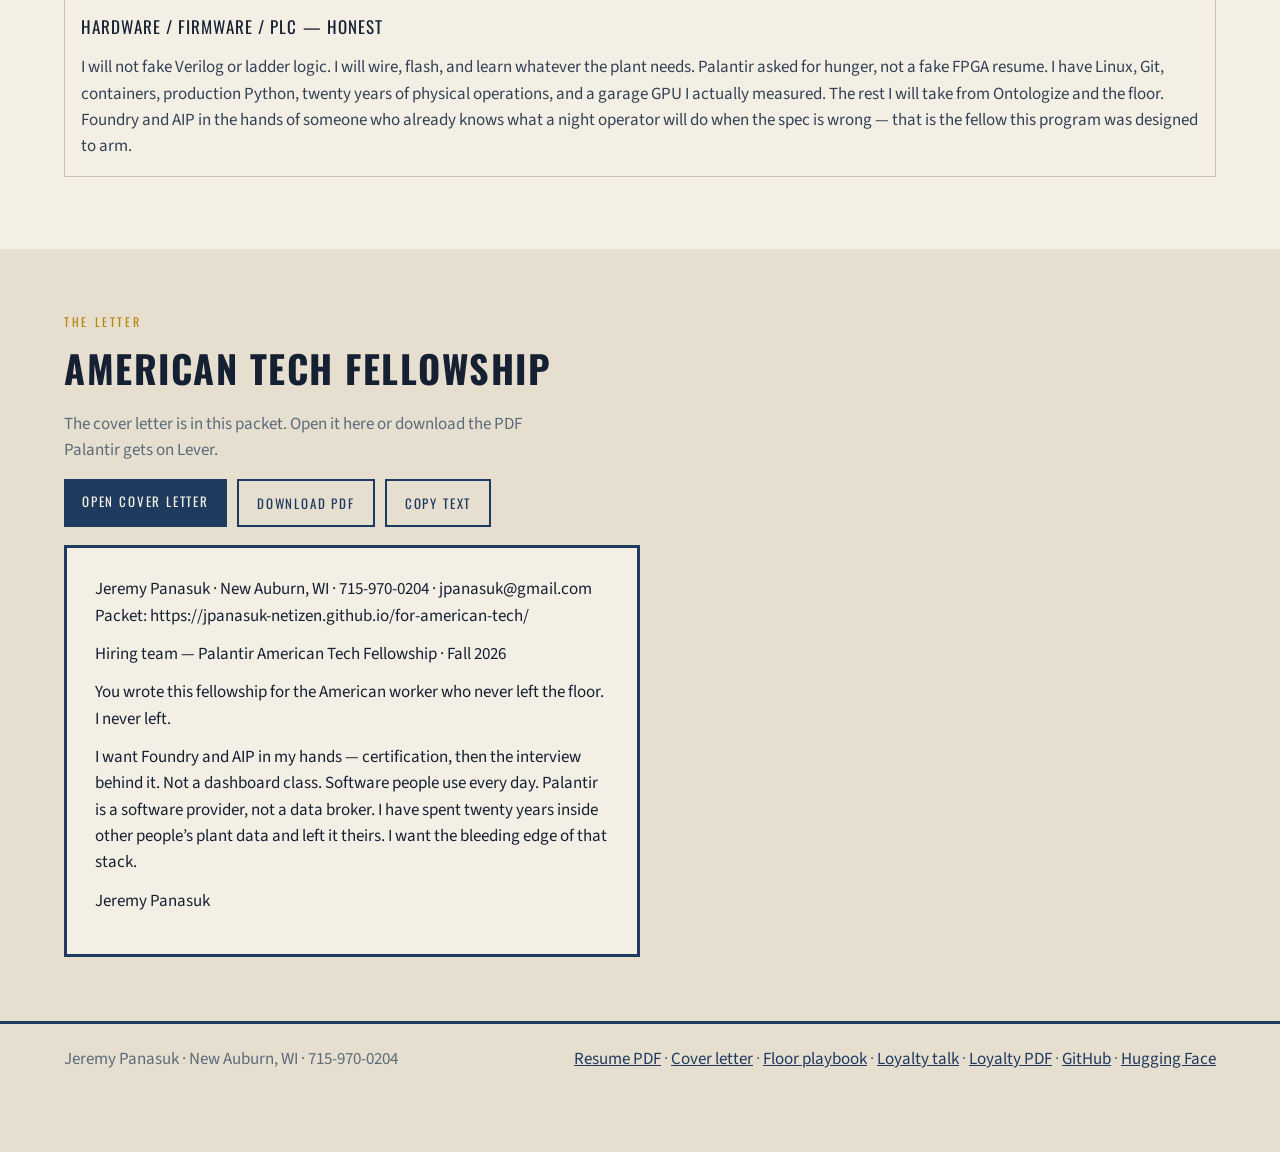
==== commit 7e4deb1e: "Put American Tech resume download on hero, footer, and bar" ====
--- a/index.html
+++ b/index.html
@@ -97,8 +97,8 @@
         <p class="lede">I never left. Wisconsin. Oils plants. Fabs. Bakeries. A private GPU in the garage. Silicon Valley turned its back on the American worker. Palantir is putting tools back in his hands. I want Foundry and AIP in those hands — certification, then the interview behind it — and I will treat the twelve weeks like a deployment, not a class. Software people use every day. Not a dashboard they clap for once.</p>
         <p class="meta">You asked for builders who will wire a sensor, flash firmware, or ship production code. Who read a messy CSV and think instrument, automate, optimize. Who do not wait for perfect specs. That is not a personality test. That is twenty years of live plants plus two years rebuilding on Docker, WSL, Python, and agents that measure. I will not fake Verilog or ladder logic. I will wire, flash, and learn whatever the plant needs. Hunger, not a fake FPGA resume.</p>
         <div class="hero-actions">
-          <a class="btn" href="cover.html">Cover letter</a>
-          <a class="btn ghost" href="JAP_PALANTIR_AMERICAN_TECH.pdf">Resume PDF</a>
+          <a class="btn" href="JAP_PALANTIR_AMERICAN_TECH.pdf" download>Download resume</a>
+          <a class="btn ghost" href="cover.html">Cover letter</a>
           <a class="btn ghost" href="loyalty.html">Loyalty talk</a>
           <a class="btn ghost" href="#signals">The signals</a>
         </div>
@@ -194,6 +194,7 @@
     <div class="wrap">
       <div>Jeremy Panasuk · New Auburn, WI · 715-970-0204</div>
       <div>
+        <a href="JAP_PALANTIR_AMERICAN_TECH.pdf" download>Resume PDF</a> ·
         <a href="cover.html">Cover letter</a> ·
         <a href="playbook.html">Floor playbook</a> ·
         <a href="loyalty.html">Loyalty talk</a> ·
@@ -205,6 +206,7 @@
   </footer>
   <div class="applybar">
     <span>American Tech Fellowship</span>
+    <a class="btn" href="JAP_PALANTIR_AMERICAN_TECH.pdf" download>Resume PDF</a>
     <a class="btn" href="https://jobs.lever.co/palantir/0ccbe620-a3ef-41d1-a5c4-68e56b3c91d0/apply" target="_blank" rel="noopener">Apply on Lever</a>
   </div>
   <script>
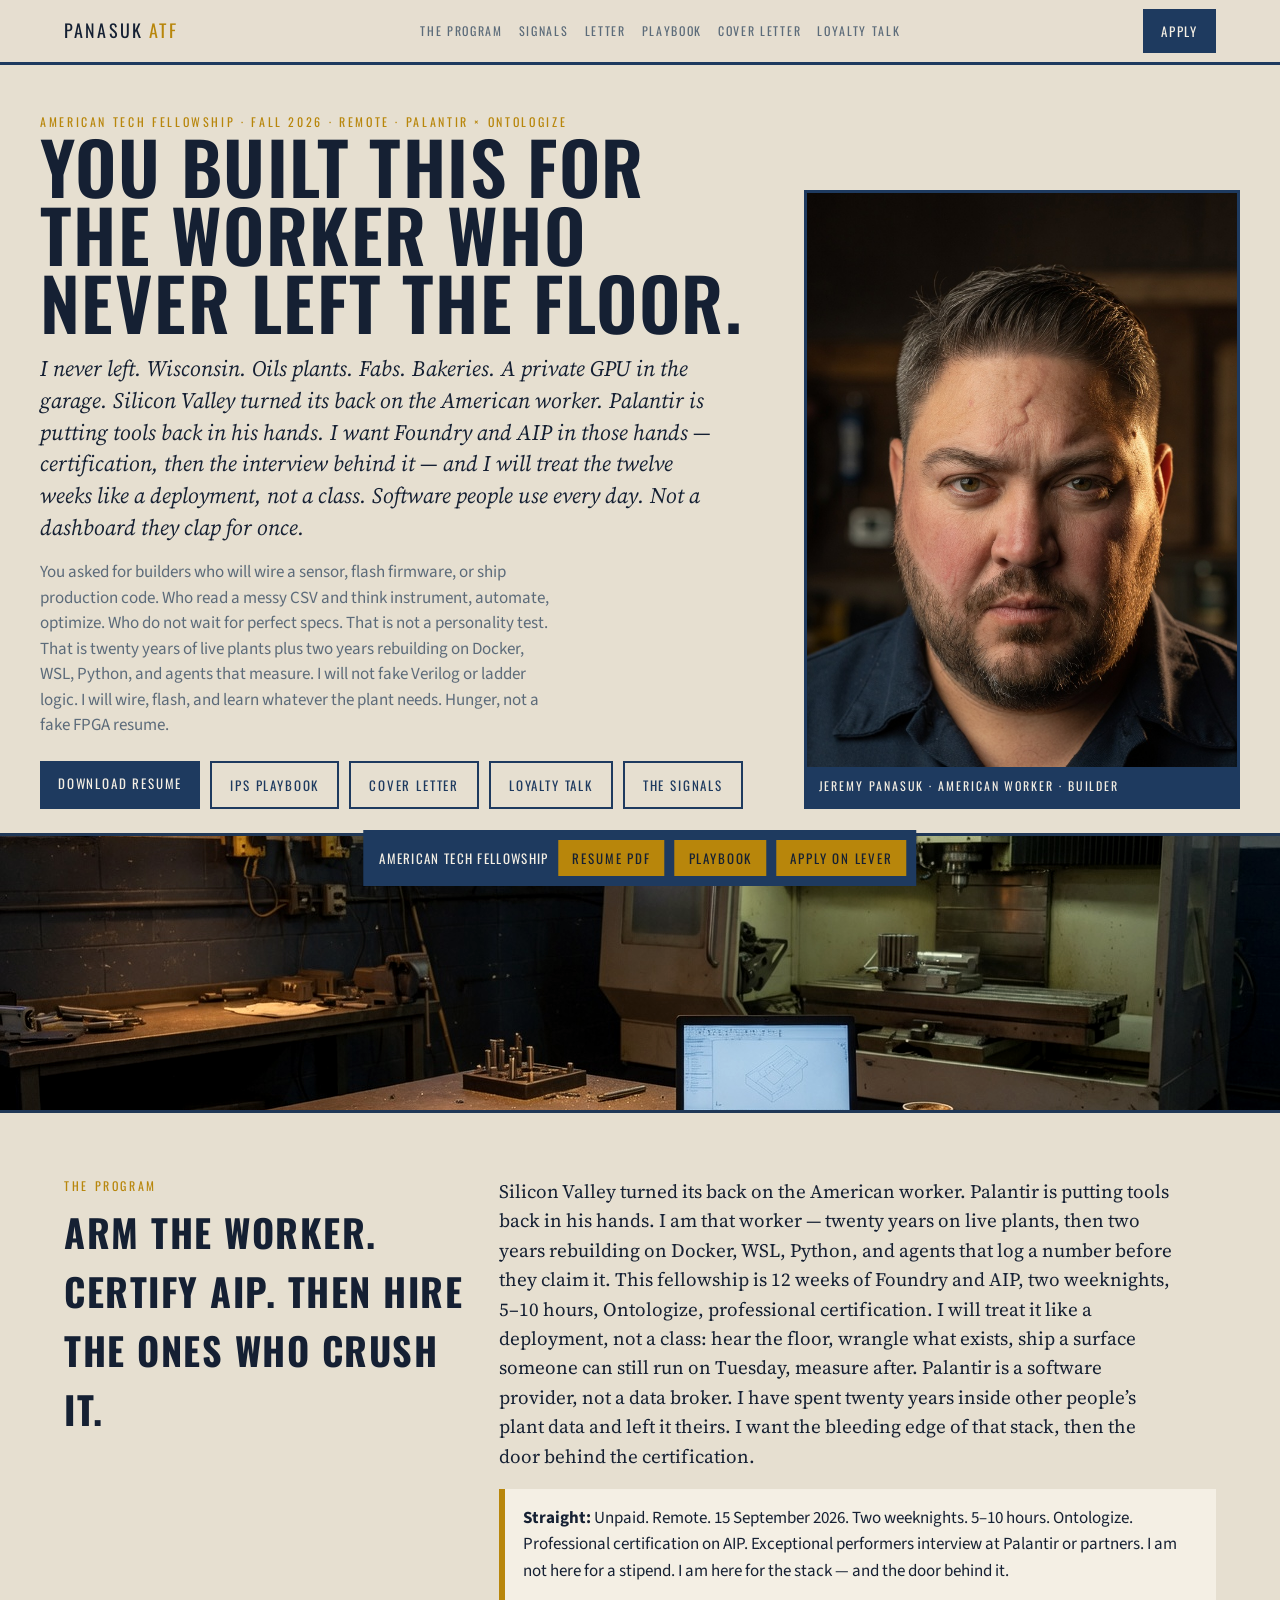
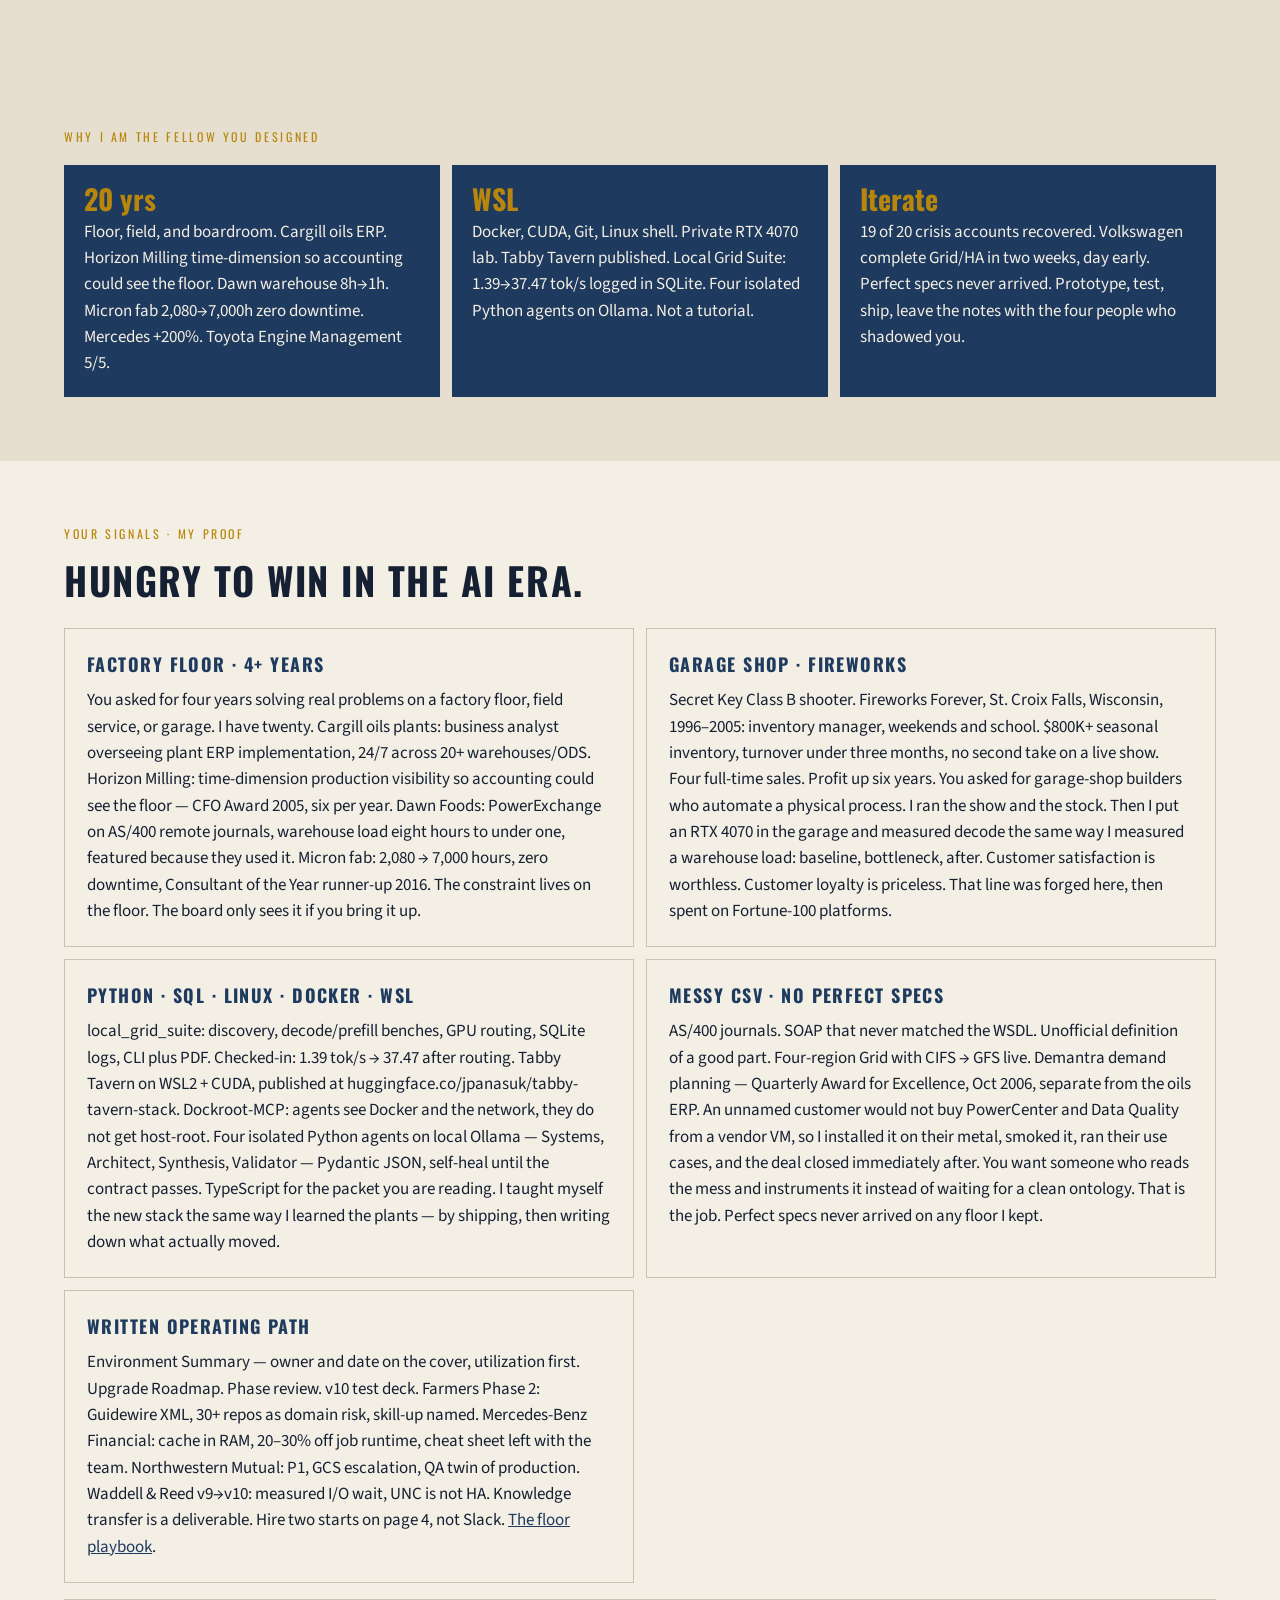
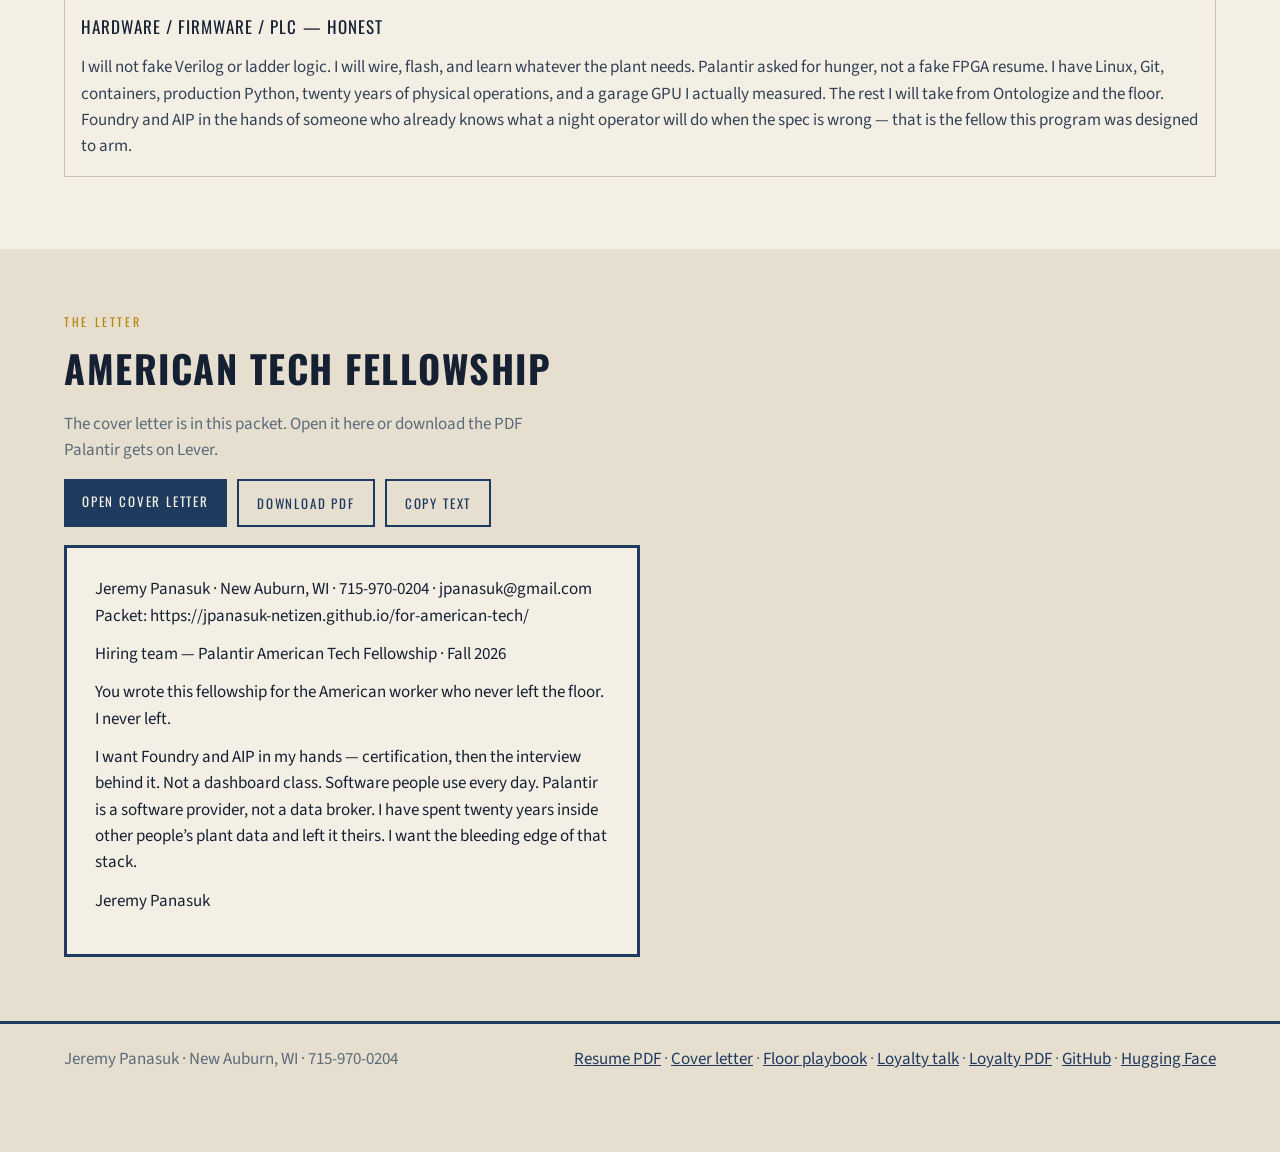
==== commit 4c88cdf3: "Embed Google Drive IPS playbook in the American Tech app" ====
--- a/index.html
+++ b/index.html
@@ -98,6 +98,7 @@
         <p class="meta">You asked for builders who will wire a sensor, flash firmware, or ship production code. Who read a messy CSV and think instrument, automate, optimize. Who do not wait for perfect specs. That is not a personality test. That is twenty years of live plants plus two years rebuilding on Docker, WSL, Python, and agents that measure. I will not fake Verilog or ladder logic. I will wire, flash, and learn whatever the plant needs. Hunger, not a fake FPGA resume.</p>
         <div class="hero-actions">
           <a class="btn" href="JAP_PALANTIR_AMERICAN_TECH.pdf" download>Download resume</a>
+          <a class="btn ghost" href="playbook.html">IPS playbook</a>
           <a class="btn ghost" href="cover.html">Cover letter</a>
           <a class="btn ghost" href="loyalty.html">Loyalty talk</a>
           <a class="btn ghost" href="#signals">The signals</a>
@@ -207,6 +208,7 @@
   <div class="applybar">
     <span>American Tech Fellowship</span>
     <a class="btn" href="JAP_PALANTIR_AMERICAN_TECH.pdf" download>Resume PDF</a>
+    <a class="btn" href="playbook.html">Playbook</a>
     <a class="btn" href="https://jobs.lever.co/palantir/0ccbe620-a3ef-41d1-a5c4-68e56b3c91d0/apply" target="_blank" rel="noopener">Apply on Lever</a>
   </div>
   <script>
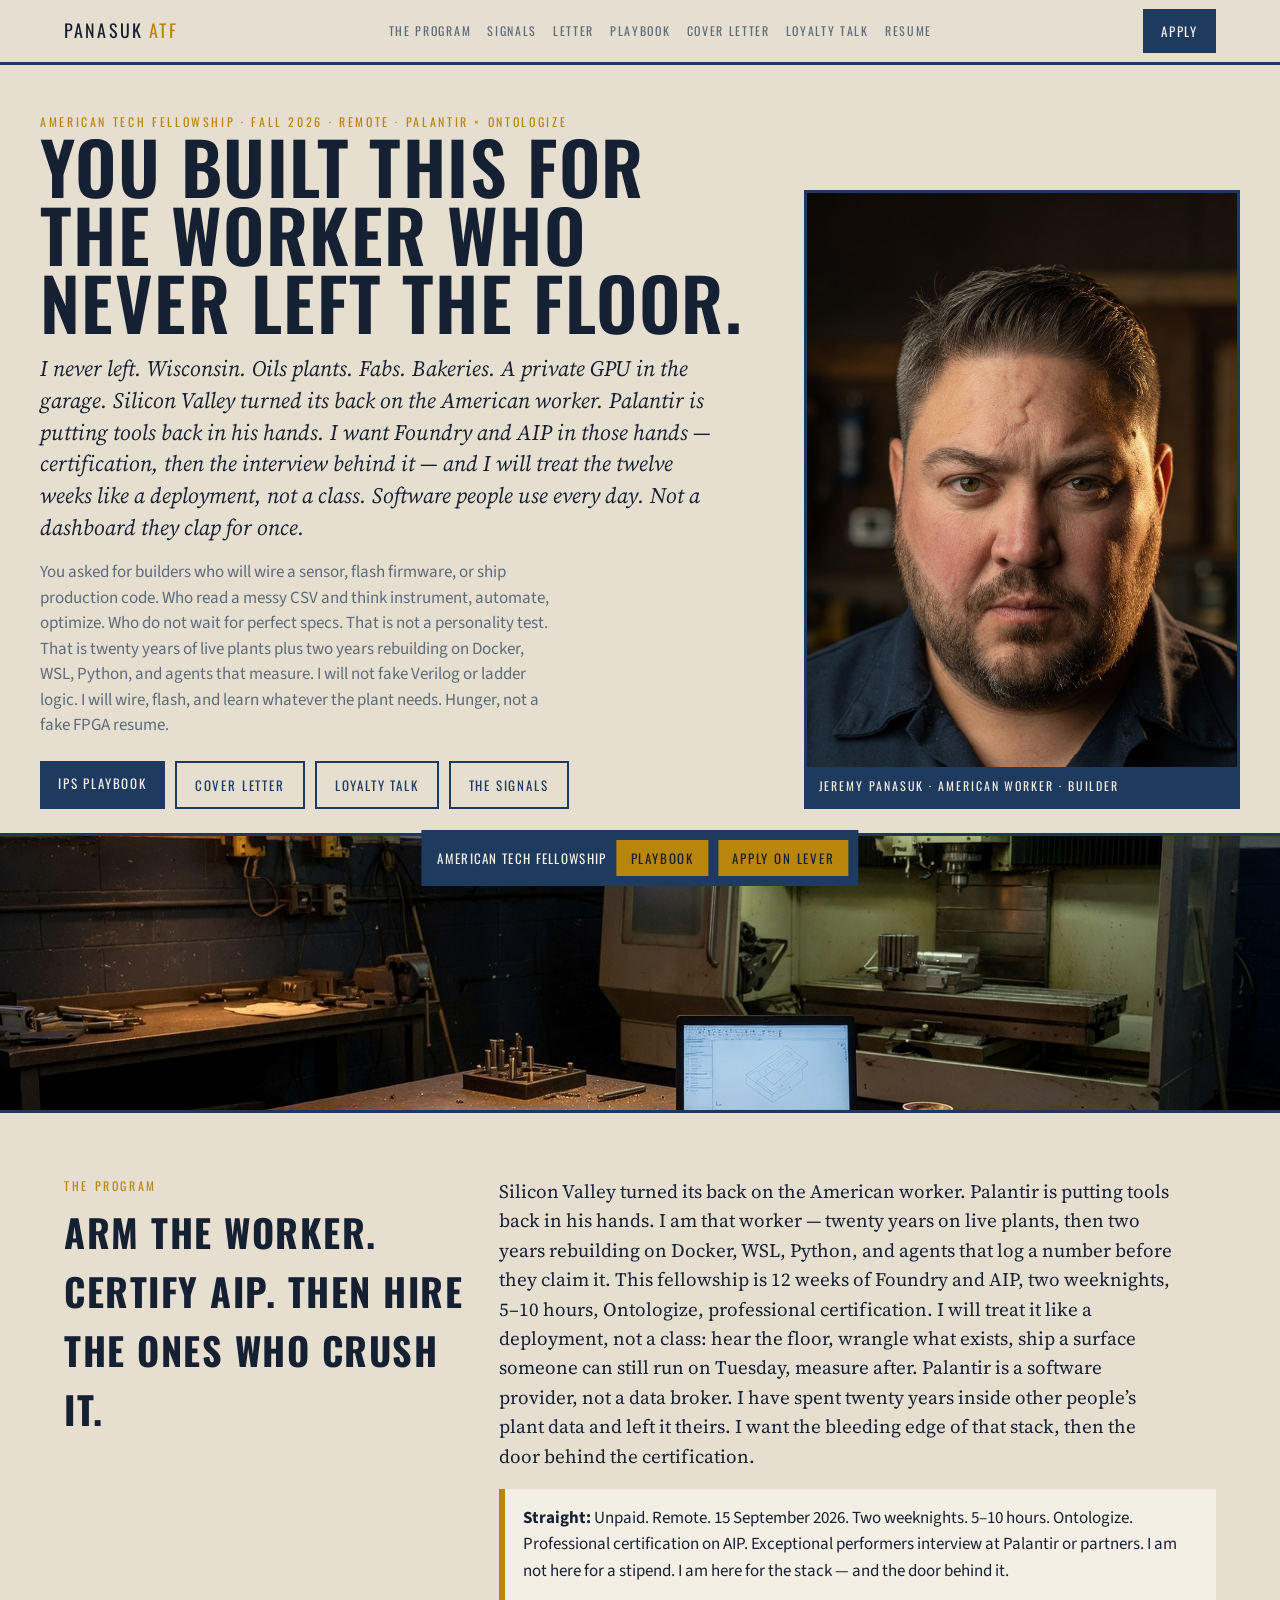
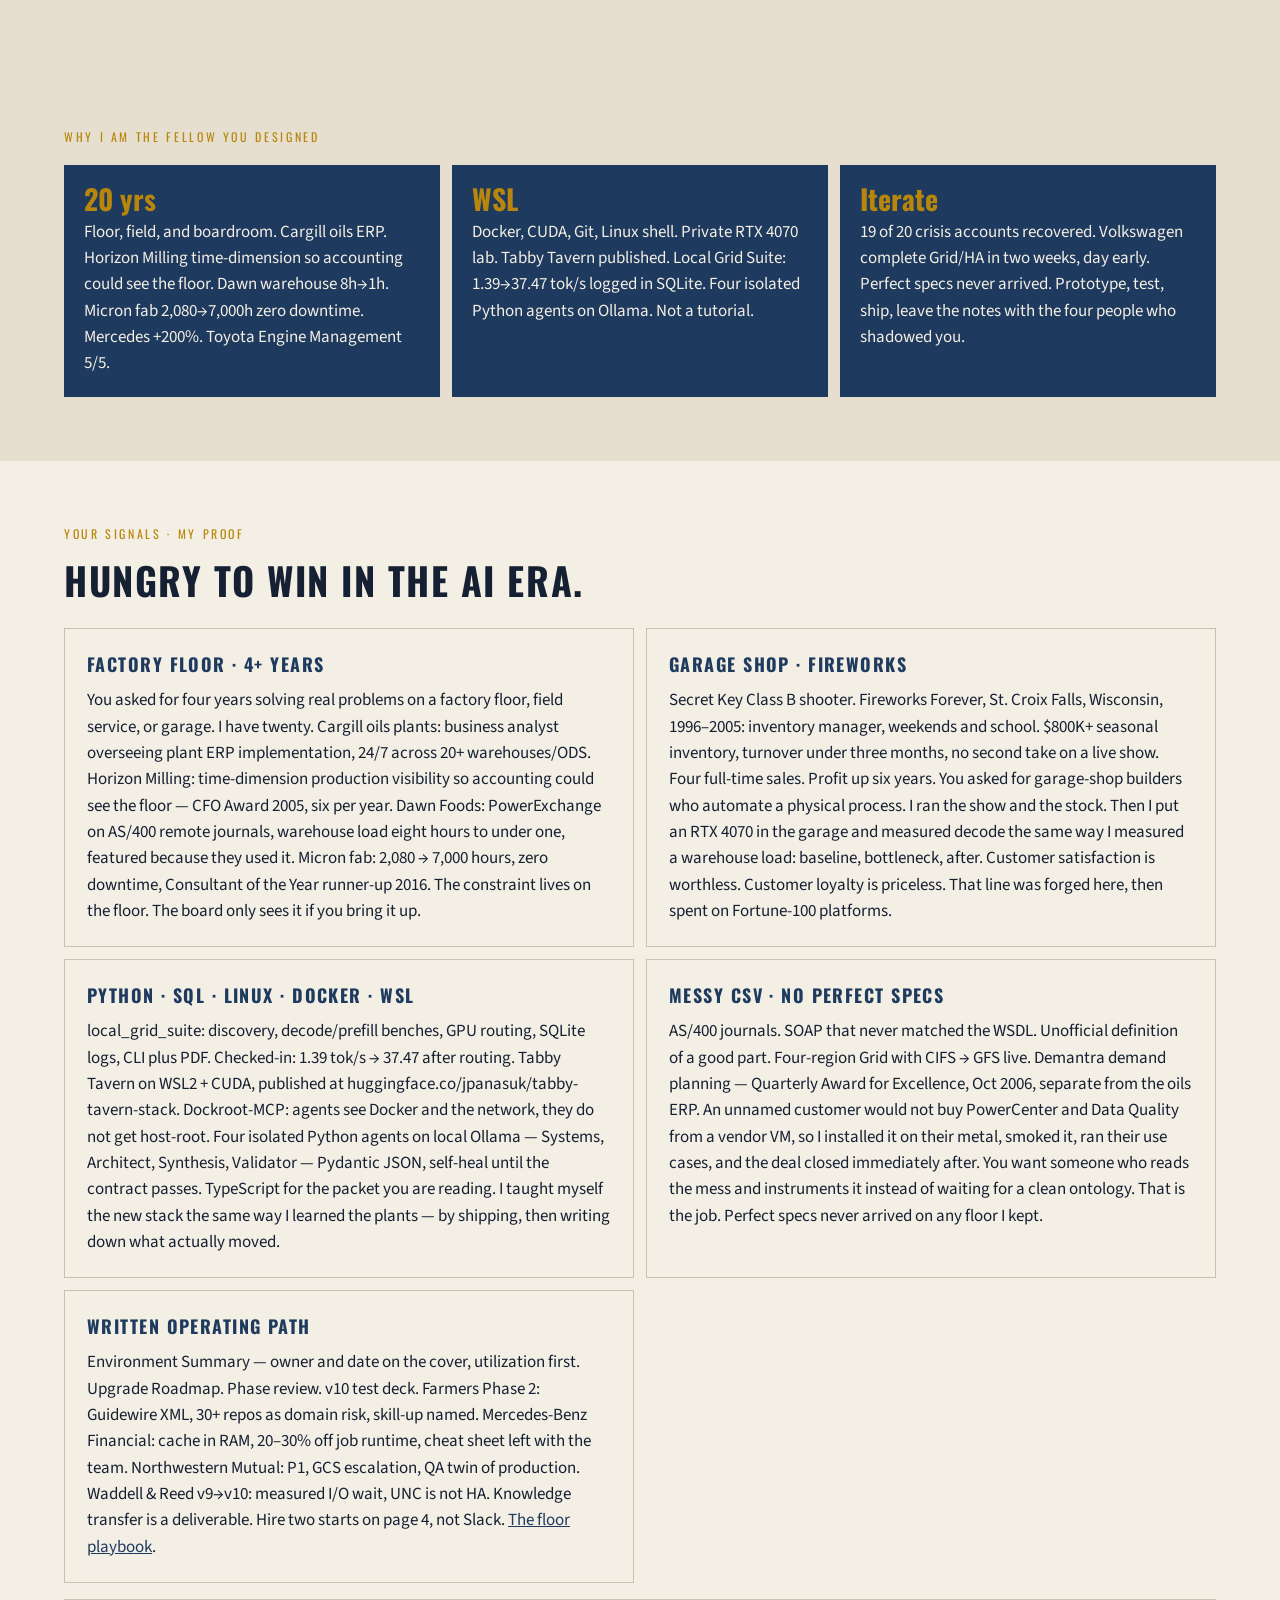
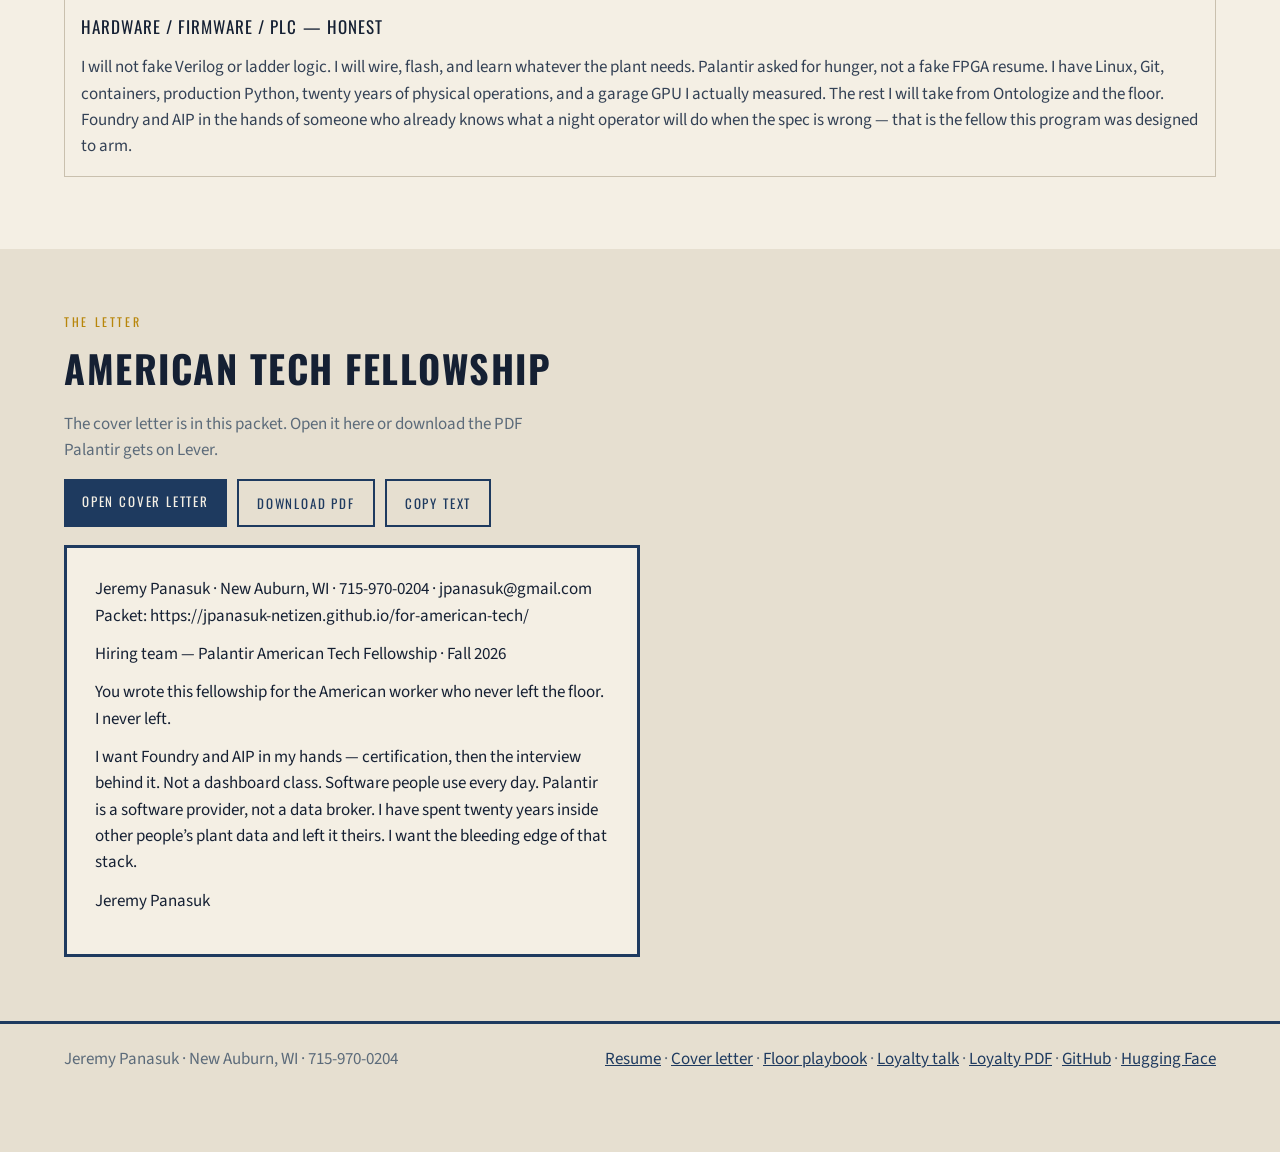
==== commit 77886089: "Resume is a header/footer link to a viewer page; download lives on that page" ====
--- a/index.html
+++ b/index.html
@@ -84,6 +84,7 @@
         <a href="playbook.html">Playbook</a>
         <a href="cover.html">Cover letter</a>
         <a href="loyalty.html">Loyalty talk</a>
+        <a href="resume.html">Resume</a>
       </nav>
       <a class="btn" href="https://jobs.lever.co/palantir/0ccbe620-a3ef-41d1-a5c4-68e56b3c91d0/apply" target="_blank" rel="noopener">Apply</a>
     </div>
@@ -97,8 +98,7 @@
         <p class="lede">I never left. Wisconsin. Oils plants. Fabs. Bakeries. A private GPU in the garage. Silicon Valley turned its back on the American worker. Palantir is putting tools back in his hands. I want Foundry and AIP in those hands — certification, then the interview behind it — and I will treat the twelve weeks like a deployment, not a class. Software people use every day. Not a dashboard they clap for once.</p>
         <p class="meta">You asked for builders who will wire a sensor, flash firmware, or ship production code. Who read a messy CSV and think instrument, automate, optimize. Who do not wait for perfect specs. That is not a personality test. That is twenty years of live plants plus two years rebuilding on Docker, WSL, Python, and agents that measure. I will not fake Verilog or ladder logic. I will wire, flash, and learn whatever the plant needs. Hunger, not a fake FPGA resume.</p>
         <div class="hero-actions">
-          <a class="btn" href="JAP_PALANTIR_AMERICAN_TECH.pdf" download>Download resume</a>
-          <a class="btn ghost" href="playbook.html">IPS playbook</a>
+          <a class="btn" href="playbook.html">IPS playbook</a>
           <a class="btn ghost" href="cover.html">Cover letter</a>
           <a class="btn ghost" href="loyalty.html">Loyalty talk</a>
           <a class="btn ghost" href="#signals">The signals</a>
@@ -195,7 +195,7 @@
     <div class="wrap">
       <div>Jeremy Panasuk · New Auburn, WI · 715-970-0204</div>
       <div>
-        <a href="JAP_PALANTIR_AMERICAN_TECH.pdf" download>Resume PDF</a> ·
+        <a href="resume.html">Resume</a> ·
         <a href="cover.html">Cover letter</a> ·
         <a href="playbook.html">Floor playbook</a> ·
         <a href="loyalty.html">Loyalty talk</a> ·
@@ -207,7 +207,6 @@
   </footer>
   <div class="applybar">
     <span>American Tech Fellowship</span>
-    <a class="btn" href="JAP_PALANTIR_AMERICAN_TECH.pdf" download>Resume PDF</a>
     <a class="btn" href="playbook.html">Playbook</a>
     <a class="btn" href="https://jobs.lever.co/palantir/0ccbe620-a3ef-41d1-a5c4-68e56b3c91d0/apply" target="_blank" rel="noopener">Apply on Lever</a>
   </div>
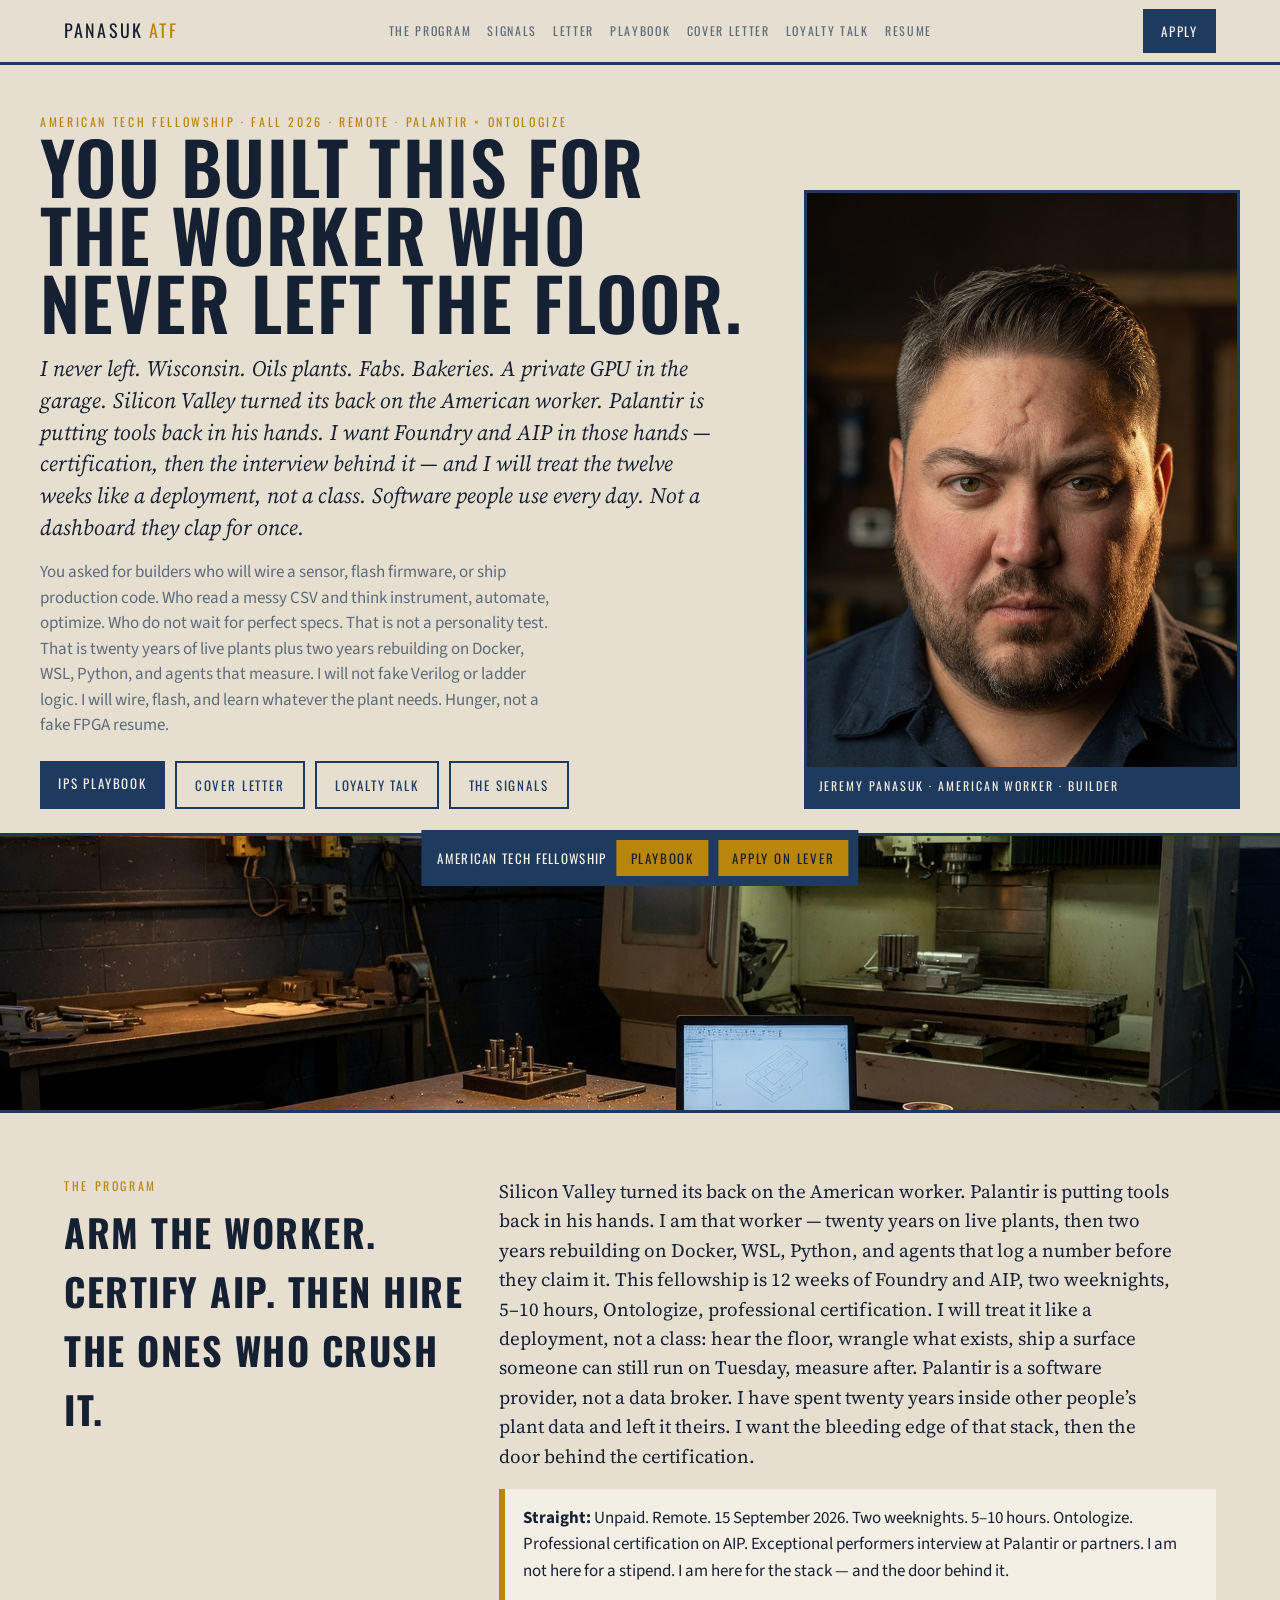
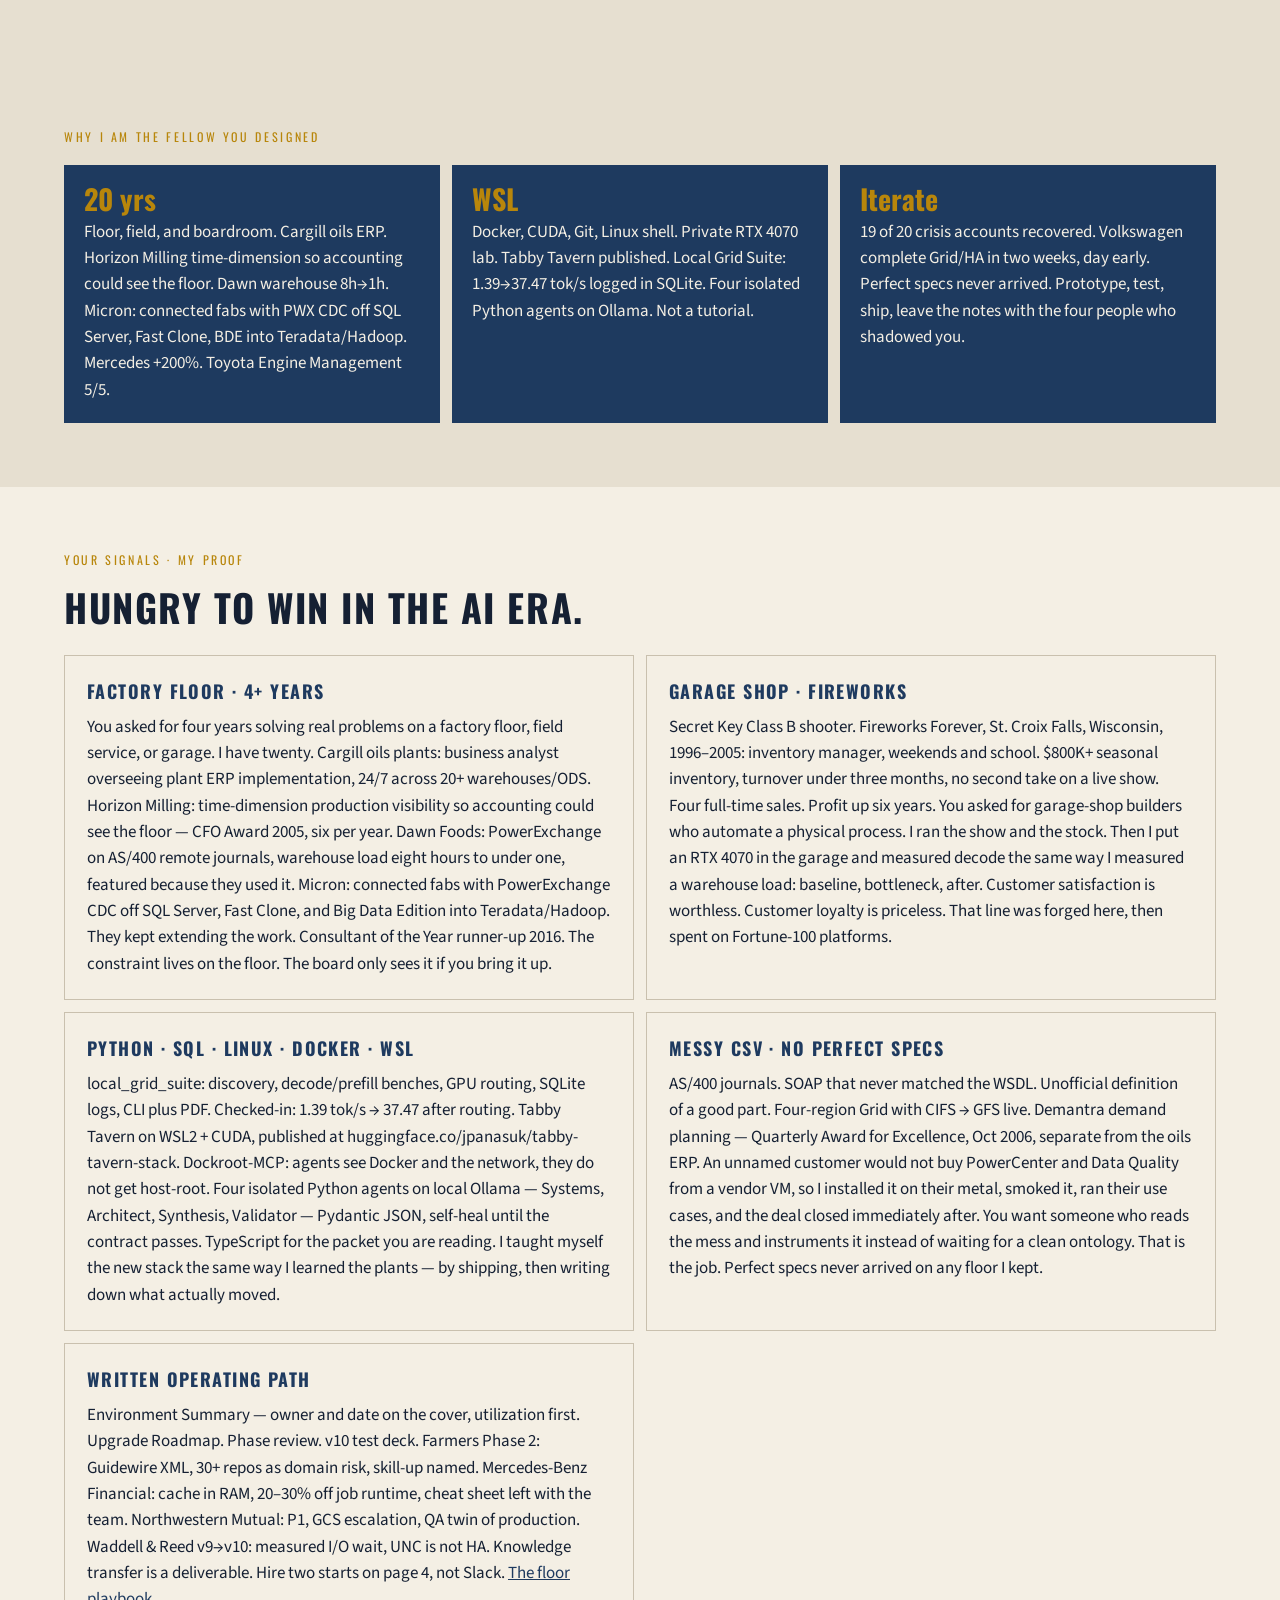
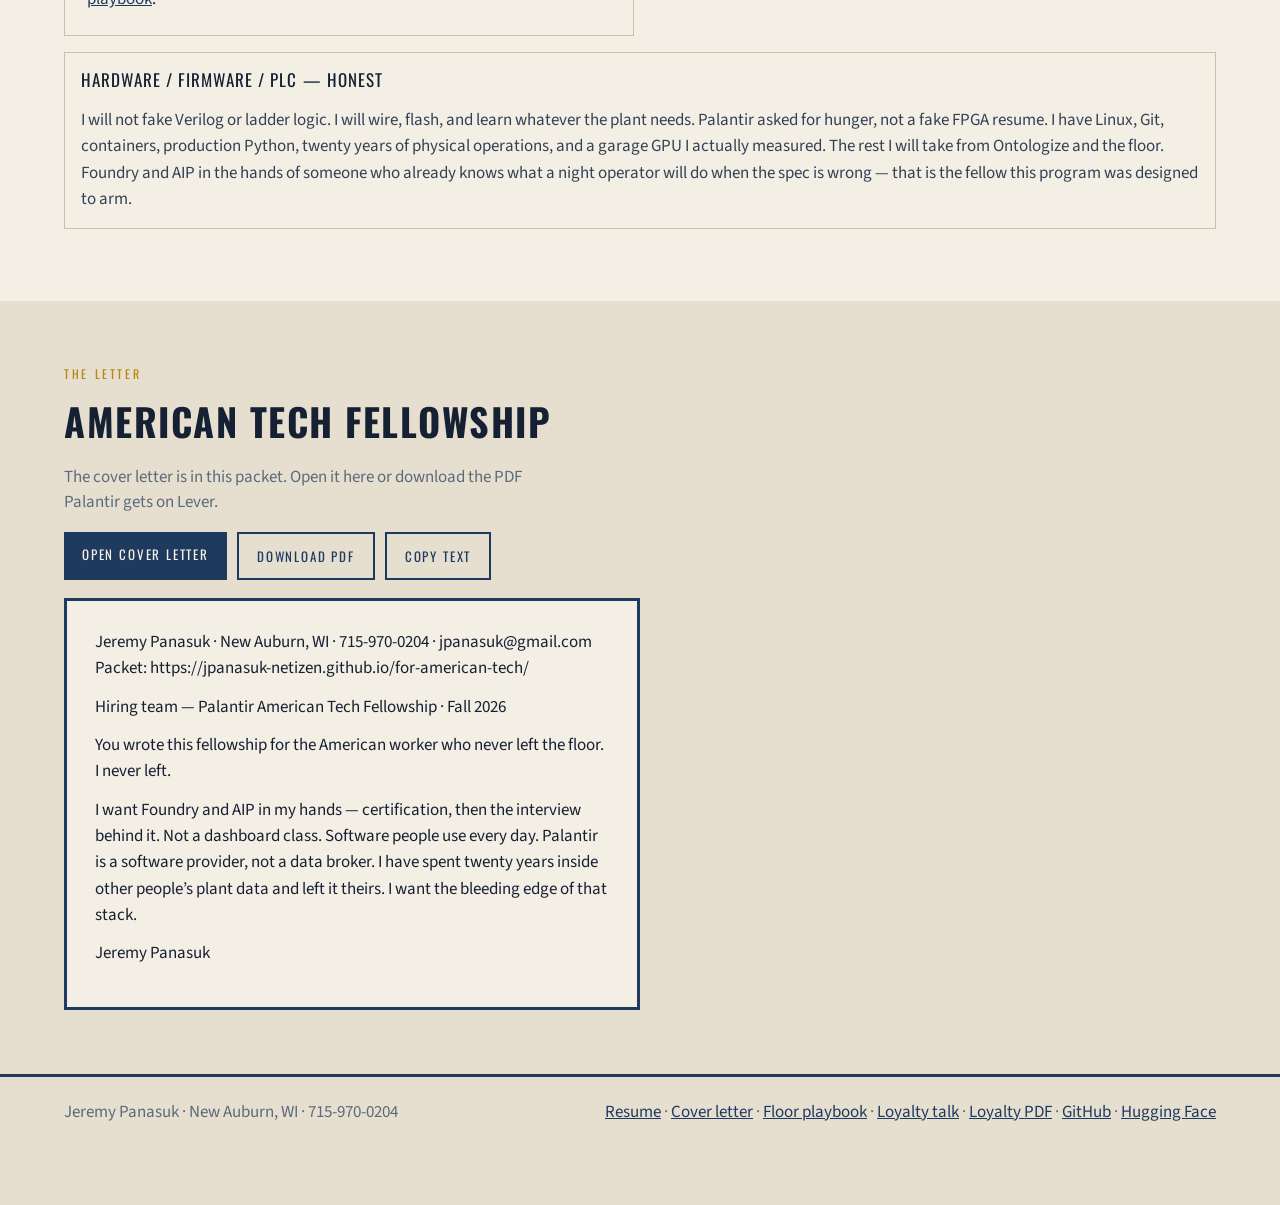
==== commit 85b4f3a1: "Replace Micron hour and zero-downtime copy with fab-connect facts. Camera-true Informatica work only" ====
--- a/index.html
+++ b/index.html
@@ -130,7 +130,7 @@
       <div class="wrap">
         <p class="stamp">Why I am the fellow you designed</p>
         <div class="stars" style="margin-top:18px;">
-          <div class="star"><b>20 yrs</b>Floor, field, and boardroom. Cargill oils ERP. Horizon Milling time-dimension so accounting could see the floor. Dawn warehouse 8h→1h. Micron fab 2,080→7,000h zero downtime. Mercedes +200%. Toyota Engine Management 5/5.</div>
+          <div class="star"><b>20 yrs</b>Floor, field, and boardroom. Cargill oils ERP. Horizon Milling time-dimension so accounting could see the floor. Dawn warehouse 8h→1h. Micron: connected fabs with PWX CDC off SQL Server, Fast Clone, BDE into Teradata/Hadoop. Mercedes +200%. Toyota Engine Management 5/5.</div>
           <div class="star"><b>WSL</b>Docker, CUDA, Git, Linux shell. Private RTX 4070 lab. Tabby Tavern published. Local Grid Suite: 1.39→37.47 tok/s logged in SQLite. Four isolated Python agents on Ollama. Not a tutorial.</div>
           <div class="star"><b>Iterate</b>19 of 20 crisis accounts recovered. Volkswagen complete Grid/HA in two weeks, day early. Perfect specs never arrived. Prototype, test, ship, leave the notes with the four people who shadowed you.</div>
         </div>
@@ -144,7 +144,7 @@
         <div class="grid2" style="margin-top:18px;">
           <article class="cell">
             <h3>Factory floor · 4+ years</h3>
-            <p>You asked for four years solving real problems on a factory floor, field service, or garage. I have twenty. Cargill oils plants: business analyst overseeing plant ERP implementation, 24/7 across 20+ warehouses/ODS. Horizon Milling: time-dimension production visibility so accounting could see the floor — CFO Award 2005, six per year. Dawn Foods: PowerExchange on AS/400 remote journals, warehouse load eight hours to under one, featured because they used it. Micron fab: 2,080 → 7,000 hours, zero downtime, Consultant of the Year runner-up 2016. The constraint lives on the floor. The board only sees it if you bring it up.</p>
+            <p>You asked for four years solving real problems on a factory floor, field service, or garage. I have twenty. Cargill oils plants: business analyst overseeing plant ERP implementation, 24/7 across 20+ warehouses/ODS. Horizon Milling: time-dimension production visibility so accounting could see the floor — CFO Award 2005, six per year. Dawn Foods: PowerExchange on AS/400 remote journals, warehouse load eight hours to under one, featured because they used it. Micron: connected fabs with PowerExchange CDC off SQL Server, Fast Clone, and Big Data Edition into Teradata/Hadoop. They kept extending the work. Consultant of the Year runner-up 2016. The constraint lives on the floor. The board only sees it if you bring it up.</p>
           </article>
           <article class="cell">
             <h3>Garage shop · fireworks</h3>
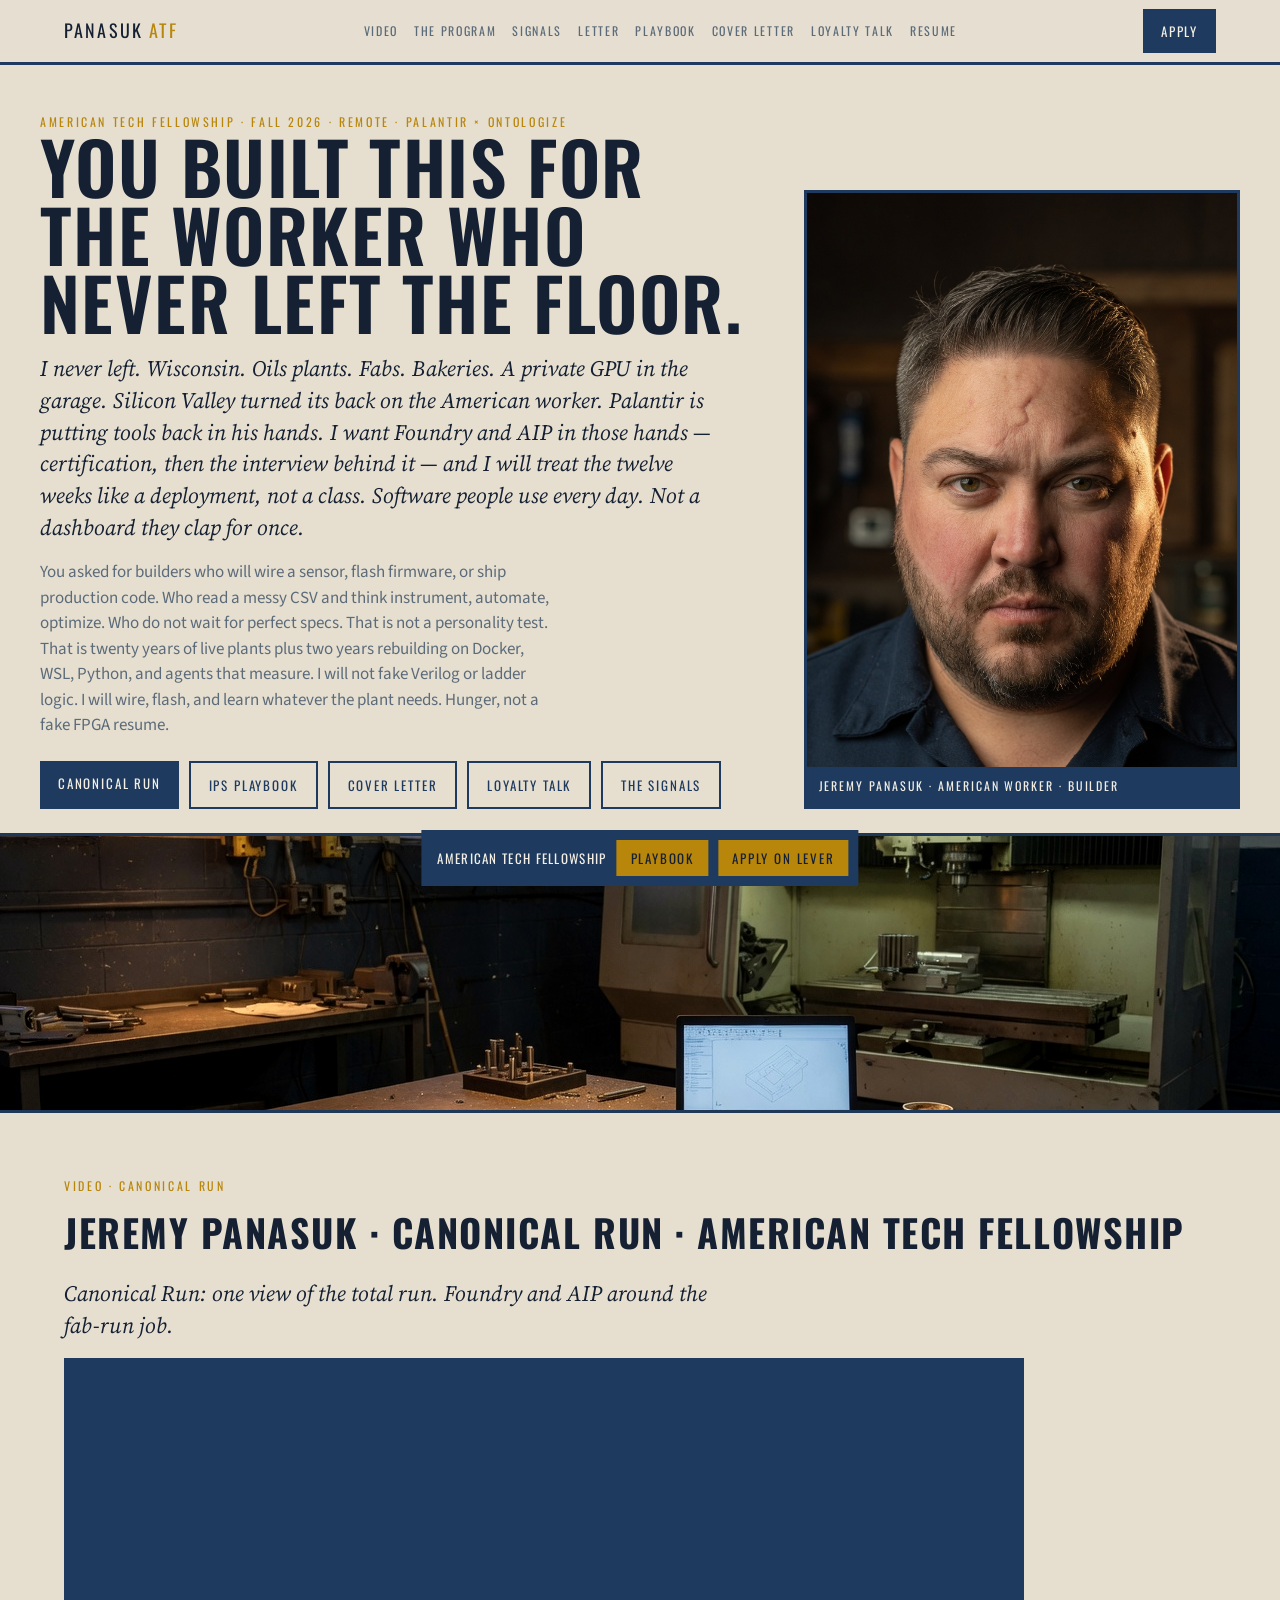
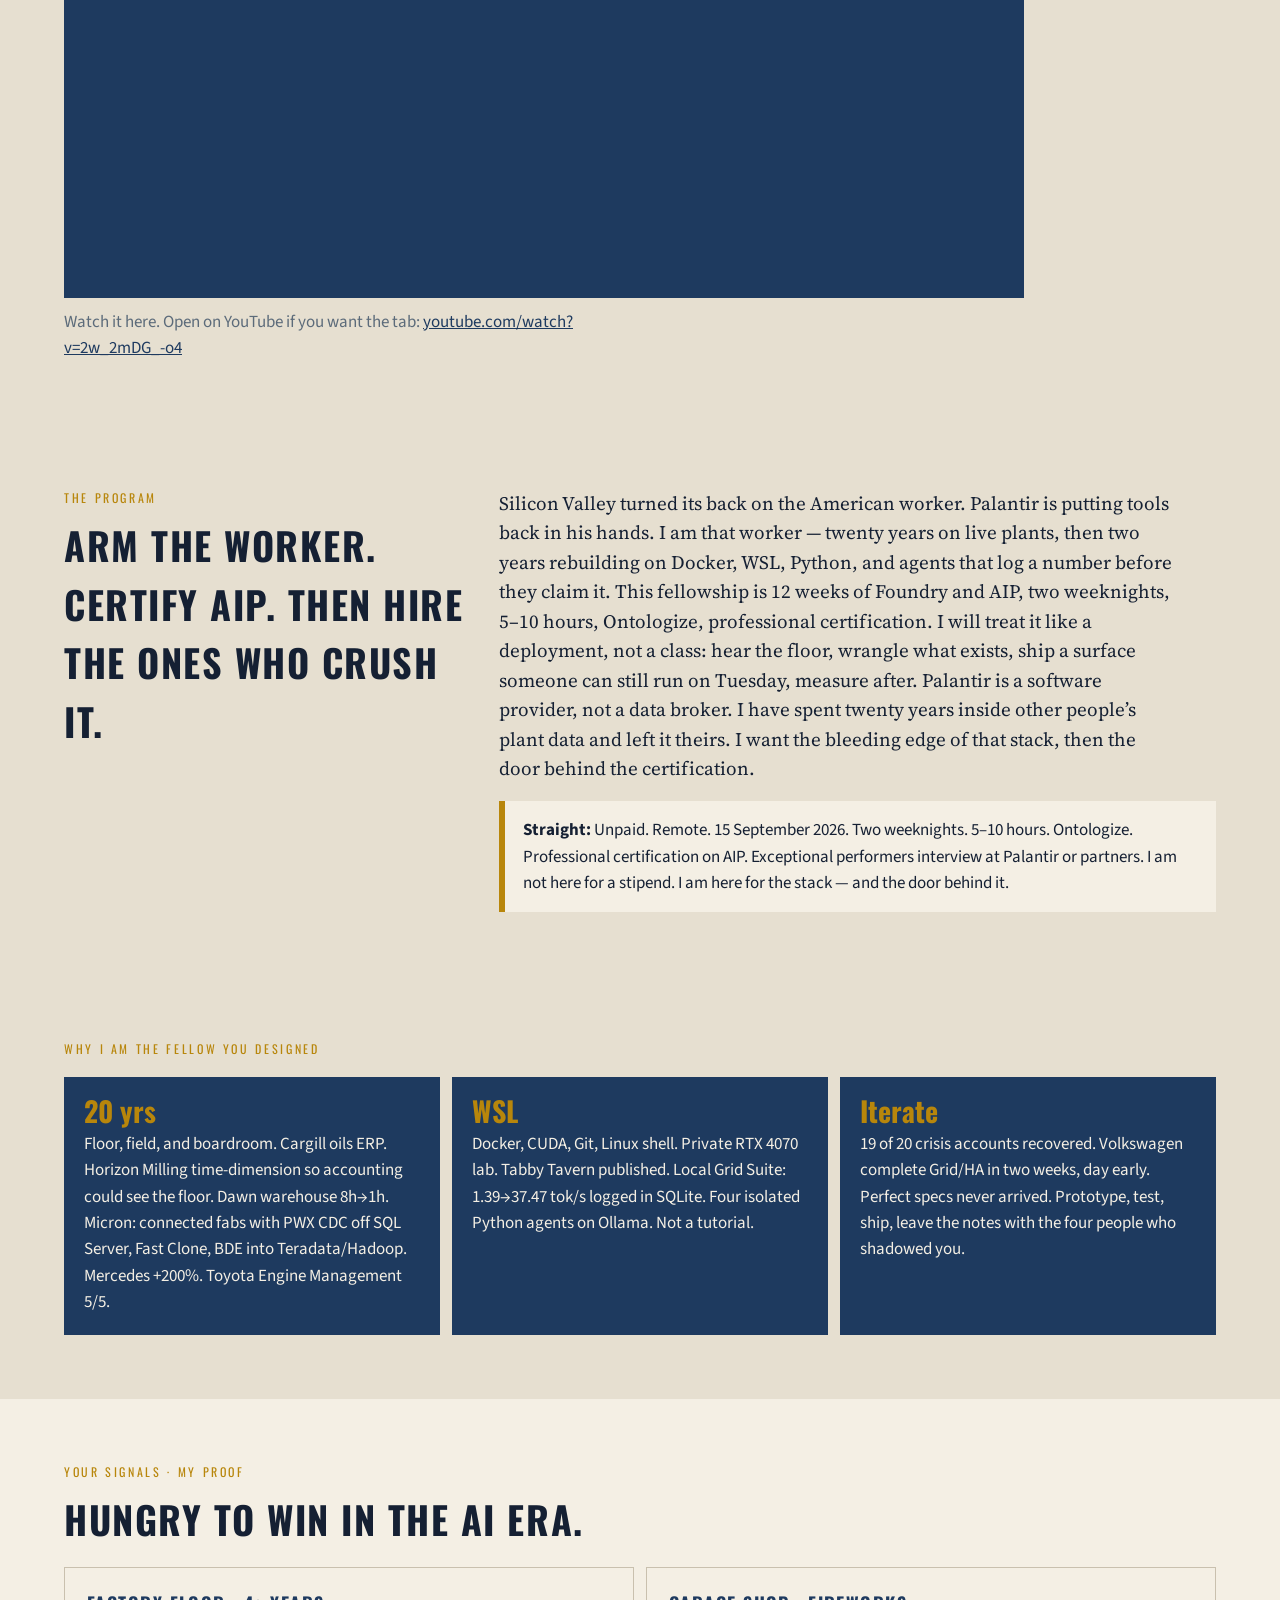
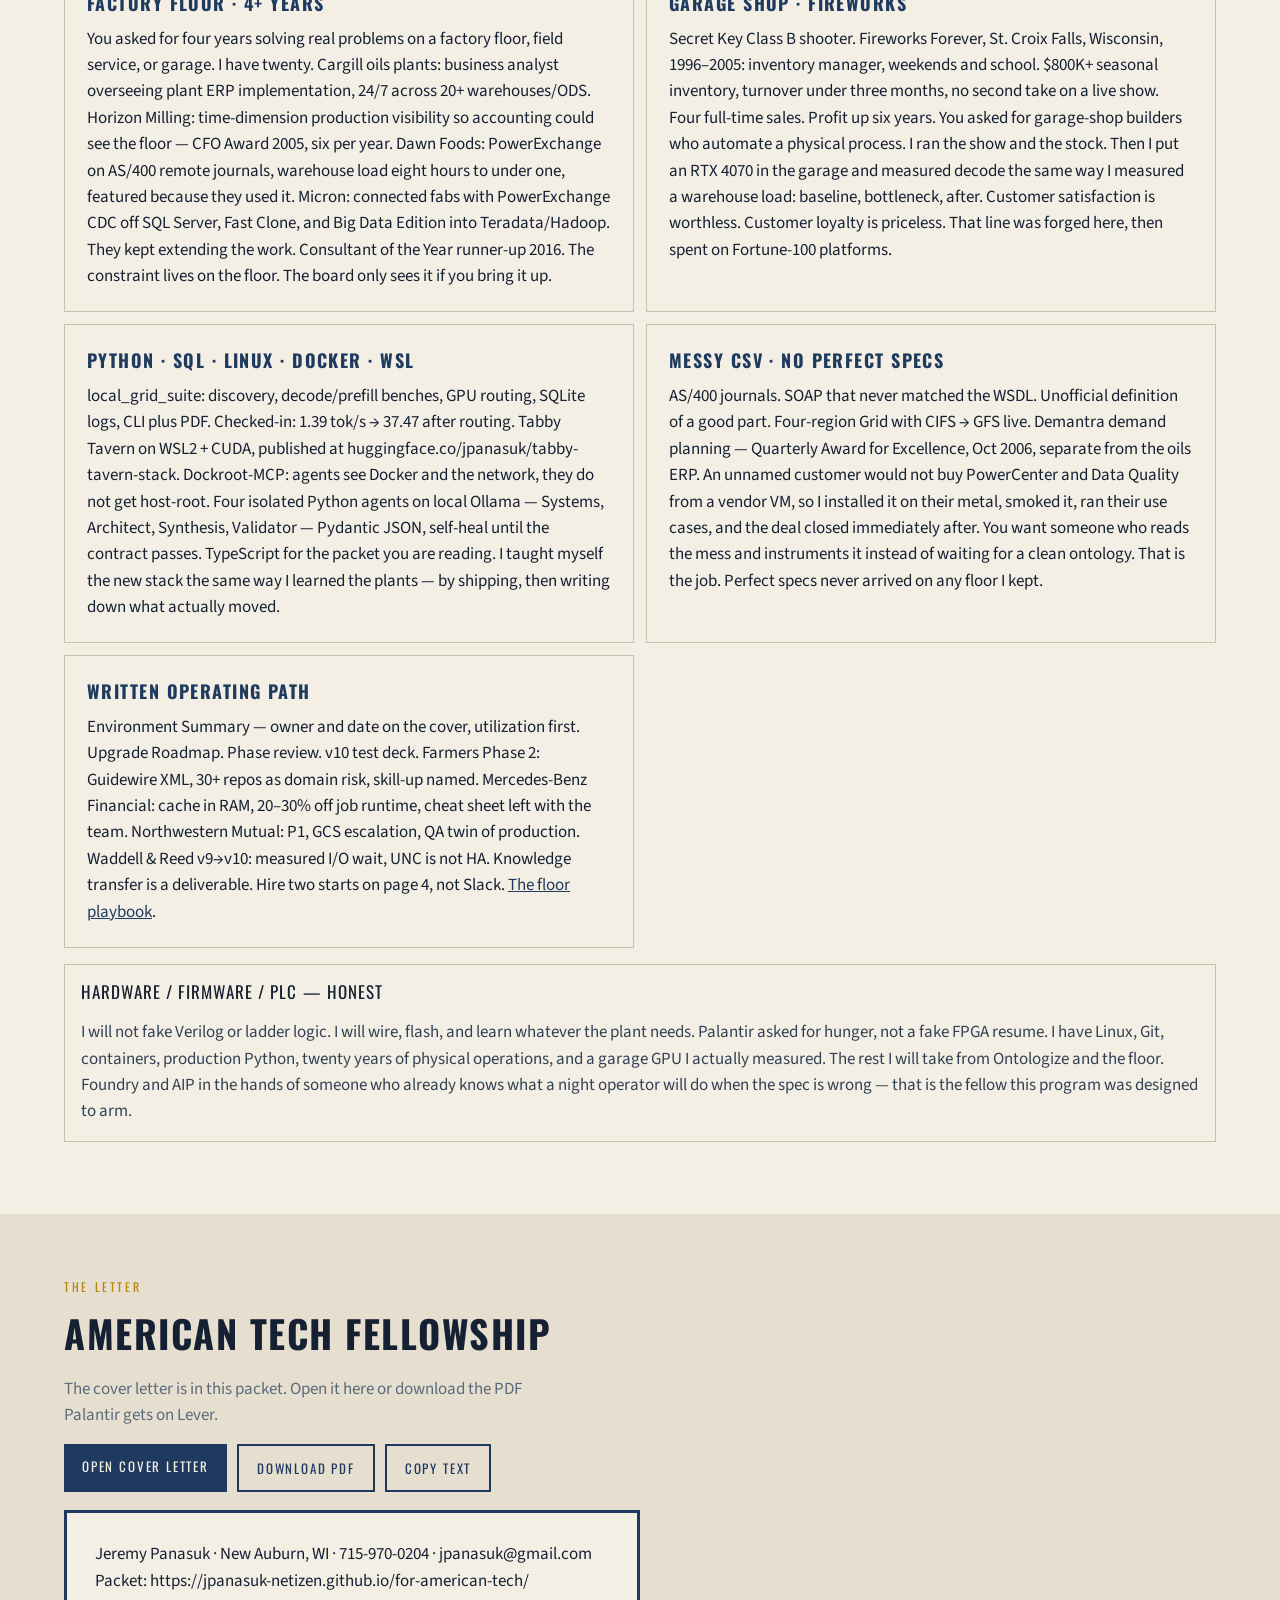
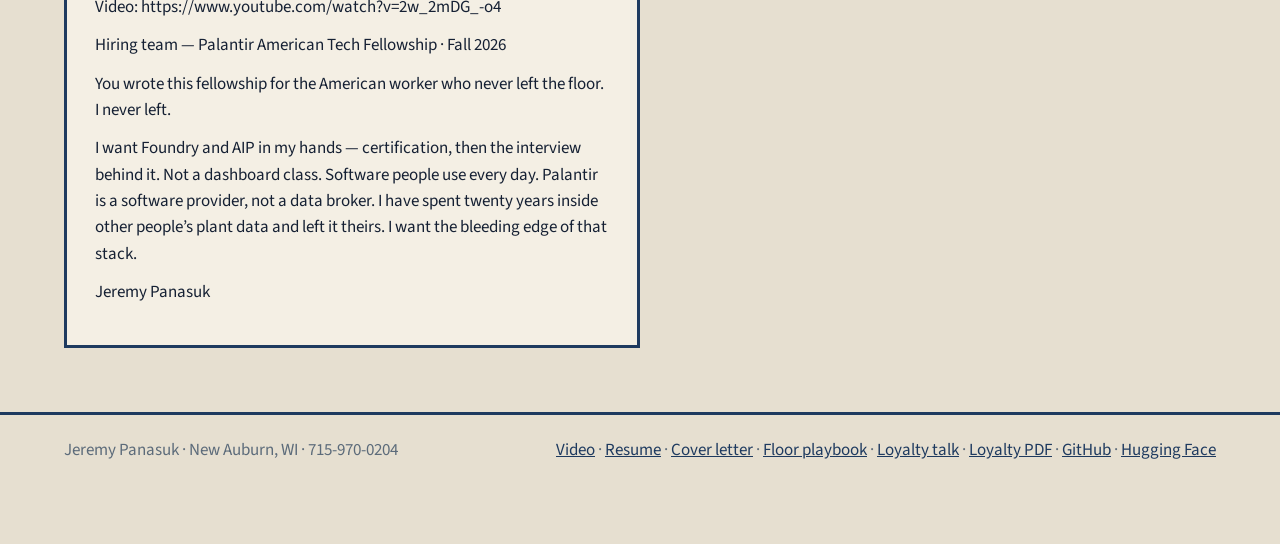
==== commit 52b54c34: "Add Canonical Run video embed to the ATF packet. Unlisted YouTube cut now lives on the GitHub Pages " ====
--- a/index.html
+++ b/index.html
@@ -66,6 +66,8 @@
     .applybar { position: fixed; bottom: 14px; left: 50%; transform: translateX(-50%); z-index: 30; display: flex; gap: 10px; align-items: center; background: var(--navy); color: var(--paper); padding: 10px 10px 10px 16px; font-family: "Oswald", sans-serif; letter-spacing: 0.1em; text-transform: uppercase; font-size: 13px; }
     .applybar .btn { background: var(--gold); color: var(--ink); padding: 8px 14px; }
     .honest { margin-top: 18px; padding: 16px 18px; border-left: 6px solid var(--gold); background: var(--paper); }
+    .video-frame { position: relative; width: 100%; max-width: 960px; aspect-ratio: 16 / 9; background: var(--navy); border: 3px solid var(--navy); overflow: hidden; }
+    .video-frame iframe { position: absolute; inset: 0; width: 100%; height: 100%; border: 0; display: block; }
     @media (max-width: 880px) {
       .hero, .split, .grid2, .stars { grid-template-columns: 1fr; }
       header.nav nav { display: none; }
@@ -78,6 +80,7 @@
     <div class="wrap">
       <a class="brand" href="#top">Panasuk <span>ATF</span></a>
       <nav>
+        <a href="#video">Video</a>
         <a href="#program">The program</a>
         <a href="#signals">Signals</a>
         <a href="#letter">Letter</a>
@@ -98,7 +101,8 @@
         <p class="lede">I never left. Wisconsin. Oils plants. Fabs. Bakeries. A private GPU in the garage. Silicon Valley turned its back on the American worker. Palantir is putting tools back in his hands. I want Foundry and AIP in those hands — certification, then the interview behind it — and I will treat the twelve weeks like a deployment, not a class. Software people use every day. Not a dashboard they clap for once.</p>
         <p class="meta">You asked for builders who will wire a sensor, flash firmware, or ship production code. Who read a messy CSV and think instrument, automate, optimize. Who do not wait for perfect specs. That is not a personality test. That is twenty years of live plants plus two years rebuilding on Docker, WSL, Python, and agents that measure. I will not fake Verilog or ladder logic. I will wire, flash, and learn whatever the plant needs. Hunger, not a fake FPGA resume.</p>
         <div class="hero-actions">
-          <a class="btn" href="playbook.html">IPS playbook</a>
+          <a class="btn" href="#video">Canonical Run</a>
+          <a class="btn ghost" href="playbook.html">IPS playbook</a>
           <a class="btn ghost" href="cover.html">Cover letter</a>
           <a class="btn ghost" href="loyalty.html">Loyalty talk</a>
           <a class="btn ghost" href="#signals">The signals</a>
@@ -110,6 +114,24 @@
       </figure>
     </div>
     <img class="shop" src="assets/shop.jpg" alt="American machine shop" />
+
+    <section id="video">
+      <div class="wrap">
+        <p class="stamp">Video · Canonical Run</p>
+        <h2>Jeremy Panasuk · Canonical Run · American Tech Fellowship</h2>
+        <p class="lede">Canonical Run: one view of the total run. Foundry and AIP around the fab-run job.</p>
+        <div class="video-frame">
+          <iframe
+            src="https://www.youtube-nocookie.com/embed/2w_2mDG_-o4"
+            title="Jeremy Panasuk · Canonical Run · American Tech Fellowship"
+            allow="accelerometer; autoplay; clipboard-write; encrypted-media; gyroscope; picture-in-picture; web-share"
+            referrerpolicy="strict-origin-when-cross-origin"
+            allowfullscreen
+          ></iframe>
+        </div>
+        <p class="meta" style="margin-top:12px;">Watch it here. Open on YouTube if you want the tab: <a href="https://www.youtube.com/watch?v=2w_2mDG_-o4">youtube.com/watch?v=2w_2mDG_-o4</a></p>
+      </div>
+    </section>
 
     <section id="program">
       <div class="wrap split">
@@ -182,7 +204,8 @@
         </p>
         <article class="letter" id="letter-body">
           <p>Jeremy Panasuk · New Auburn, WI · 715-970-0204 · jpanasuk@gmail.com<br>
-          Packet: https://jpanasuk-netizen.github.io/for-american-tech/</p>
+          Packet: https://jpanasuk-netizen.github.io/for-american-tech/<br>
+          Video: https://www.youtube.com/watch?v=2w_2mDG_-o4</p>
           <p>Hiring team — Palantir American Tech Fellowship · Fall 2026</p>
           <p>You wrote this fellowship for the American worker who never left the floor. I never left.</p>
           <p>I want Foundry and AIP in my hands — certification, then the interview behind it. Not a dashboard class. Software people use every day. Palantir is a software provider, not a data broker. I have spent twenty years inside other people’s plant data and left it theirs. I want the bleeding edge of that stack.</p>
@@ -195,6 +218,7 @@
     <div class="wrap">
       <div>Jeremy Panasuk · New Auburn, WI · 715-970-0204</div>
       <div>
+        <a href="#video">Video</a> ·
         <a href="resume.html">Resume</a> ·
         <a href="cover.html">Cover letter</a> ·
         <a href="playbook.html">Floor playbook</a> ·
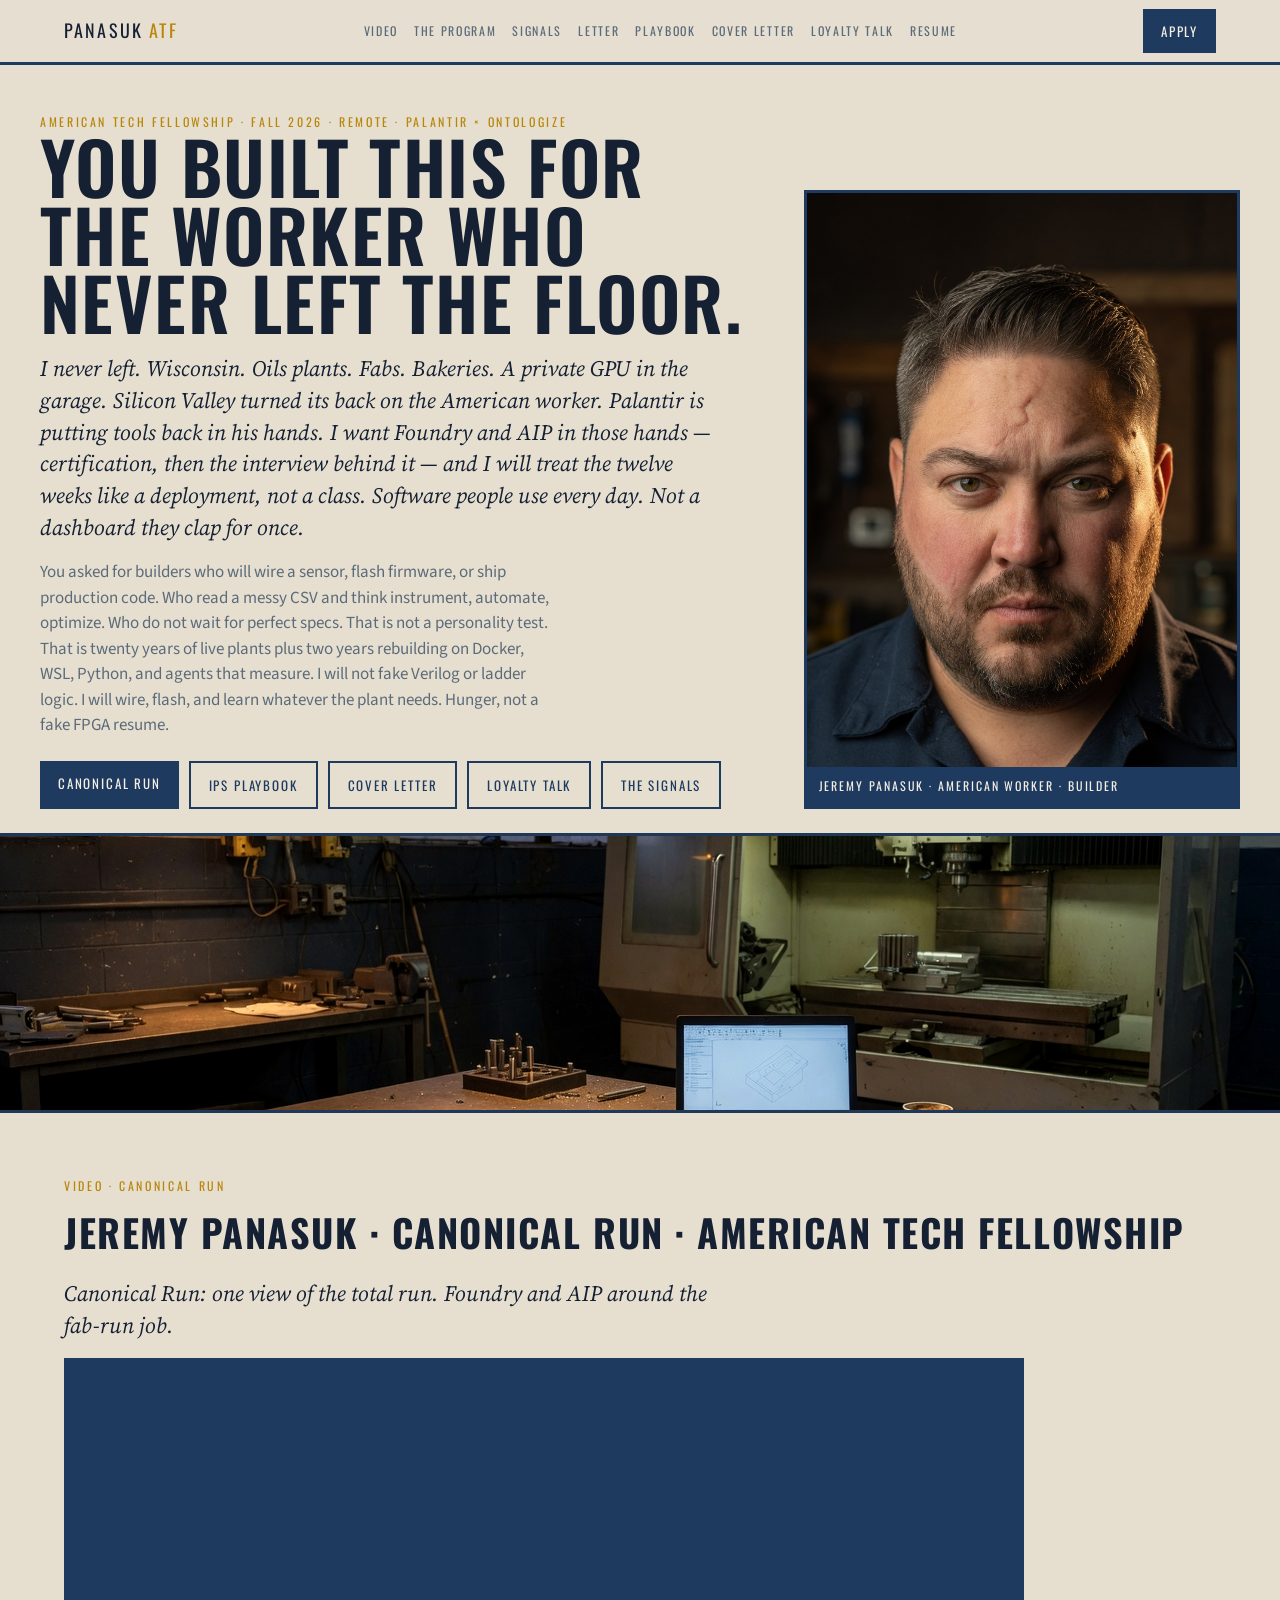
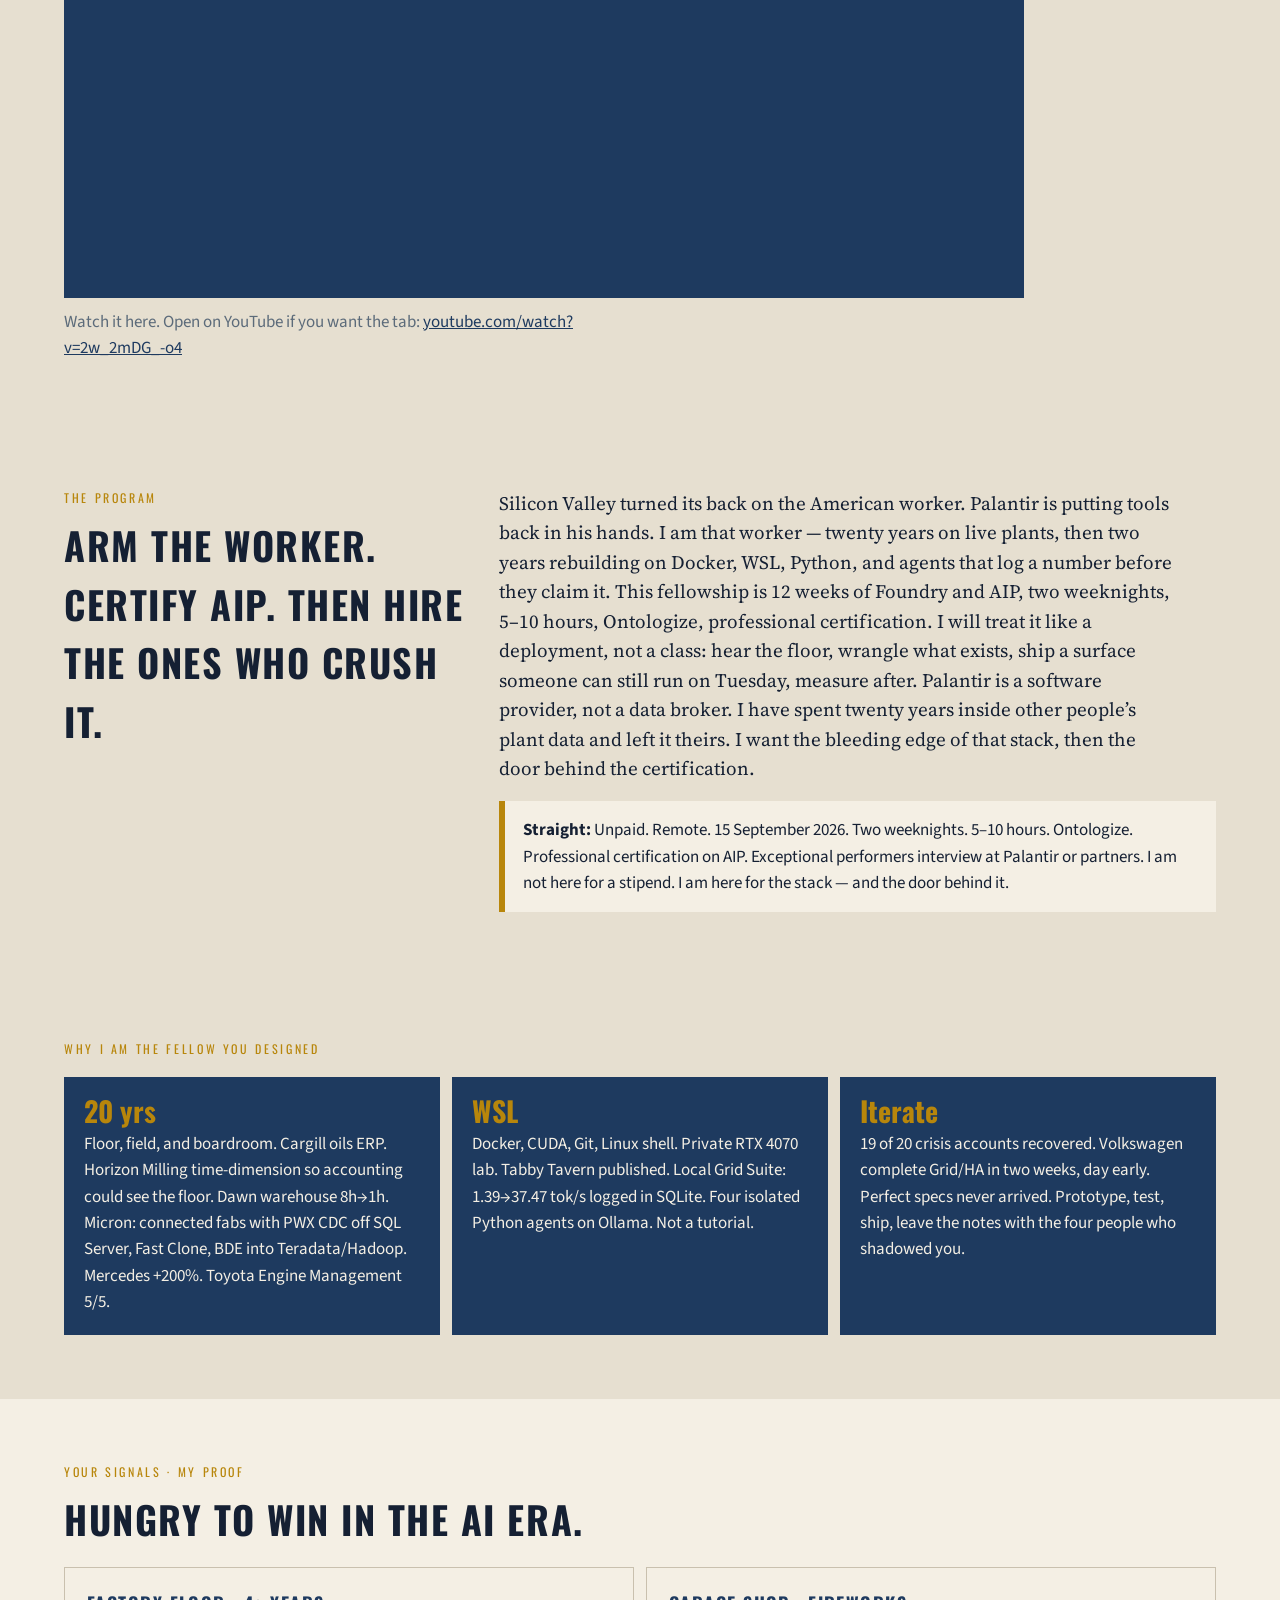
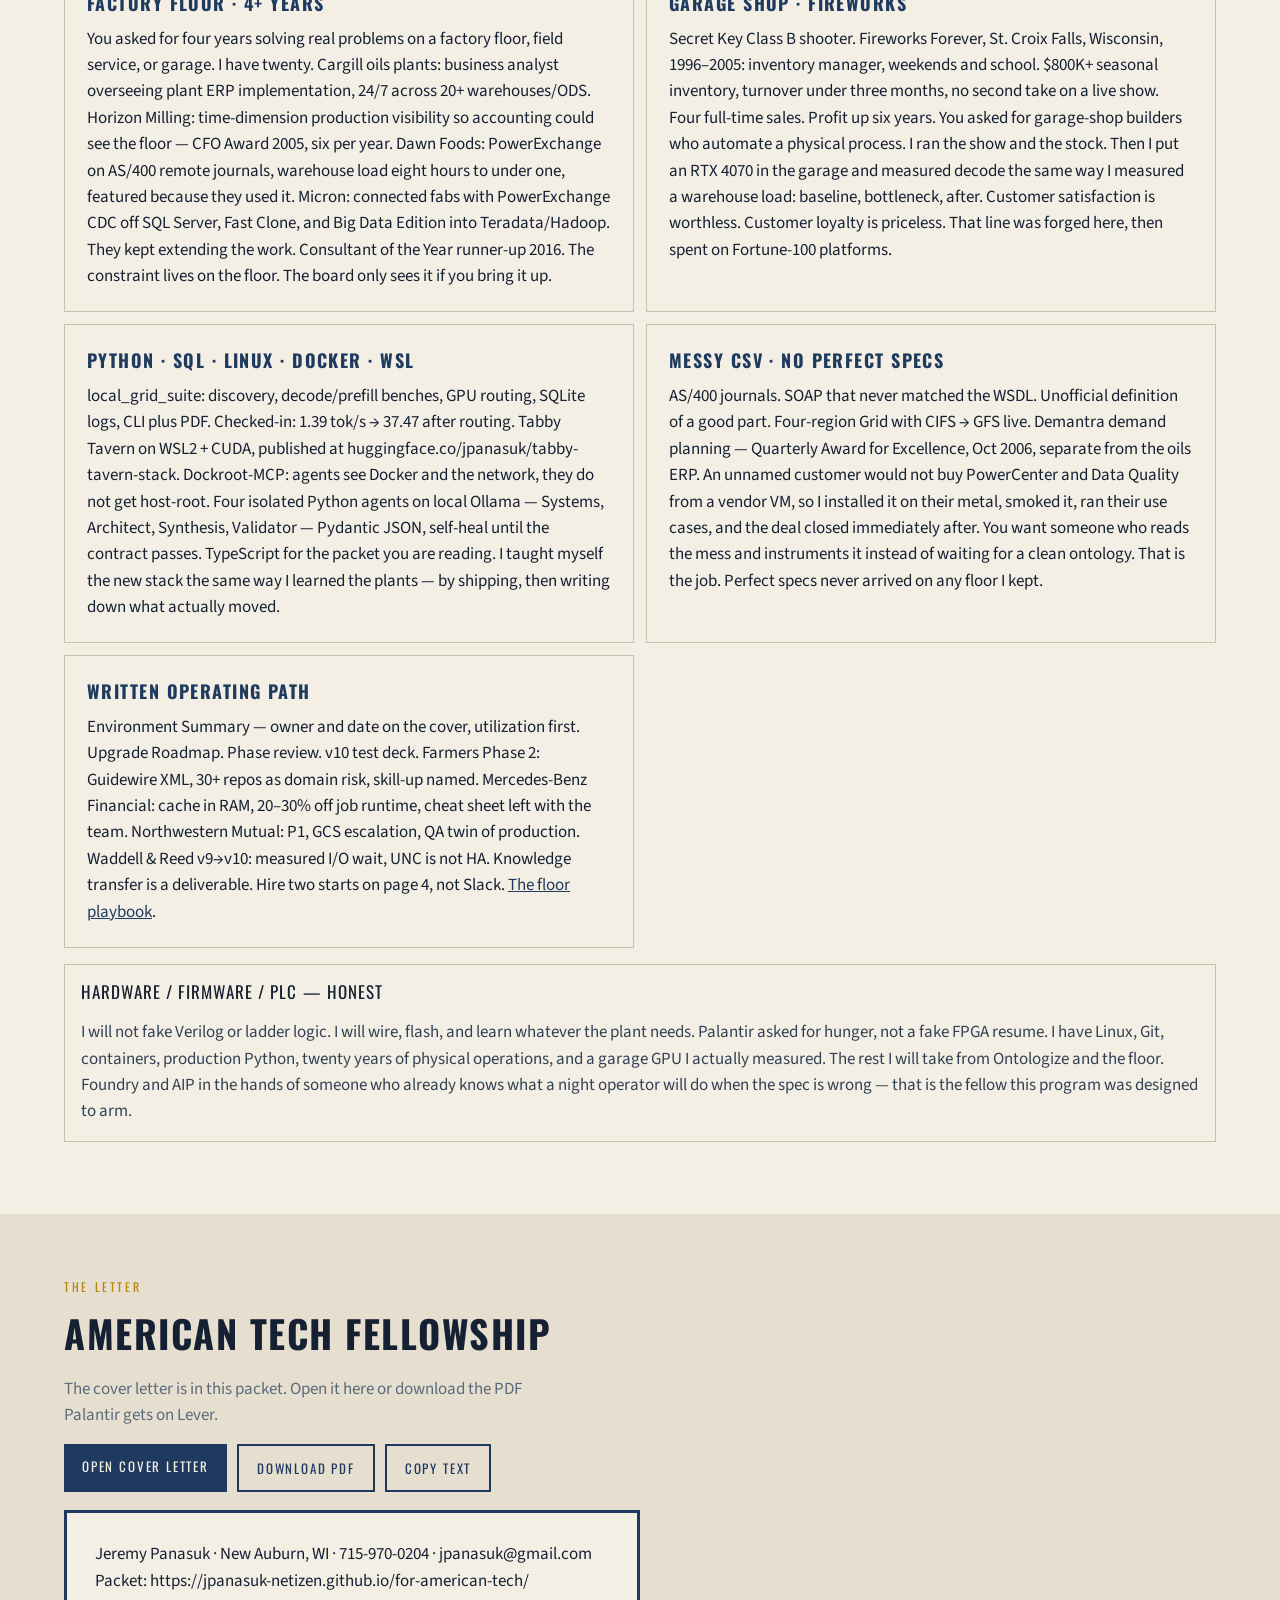
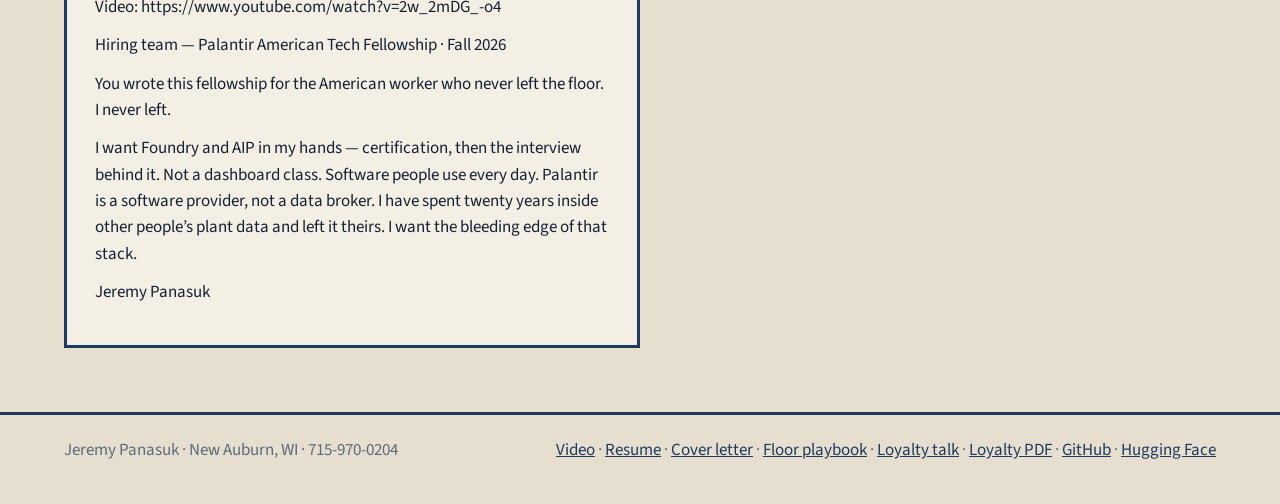
==== commit 9b4ac7f0: "Remove sticky Playbook / Apply on Lever bar from the packet home. The .applybar only existed on inde" ====
--- a/index.html
+++ b/index.html
@@ -61,17 +61,14 @@
     .proof { padding: 0 16px 16px; color: #334155; }
     .letter { background: var(--paper); border: 3px solid var(--navy); padding: 28px; max-width: 72ch; }
     .letter p { margin: 0 0 12px; }
-    footer { border-top: 3px solid var(--navy); padding: 22px 0 80px; color: var(--steel); }
+    footer { border-top: 3px solid var(--navy); padding: 22px 0 40px; color: var(--steel); }
     footer .wrap { display: flex; justify-content: space-between; gap: 12px; flex-wrap: wrap; }
-    .applybar { position: fixed; bottom: 14px; left: 50%; transform: translateX(-50%); z-index: 30; display: flex; gap: 10px; align-items: center; background: var(--navy); color: var(--paper); padding: 10px 10px 10px 16px; font-family: "Oswald", sans-serif; letter-spacing: 0.1em; text-transform: uppercase; font-size: 13px; }
-    .applybar .btn { background: var(--gold); color: var(--ink); padding: 8px 14px; }
     .honest { margin-top: 18px; padding: 16px 18px; border-left: 6px solid var(--gold); background: var(--paper); }
     .video-frame { position: relative; width: 100%; max-width: 960px; aspect-ratio: 16 / 9; background: var(--navy); border: 3px solid var(--navy); overflow: hidden; }
     .video-frame iframe { position: absolute; inset: 0; width: 100%; height: 100%; border: 0; display: block; }
     @media (max-width: 880px) {
       .hero, .split, .grid2, .stars { grid-template-columns: 1fr; }
       header.nav nav { display: none; }
-      .applybar { width: calc(100% - 24px); justify-content: space-between; }
     }
   </style>
 </head>
@@ -229,11 +226,6 @@
       </div>
     </div>
   </footer>
-  <div class="applybar">
-    <span>American Tech Fellowship</span>
-    <a class="btn" href="playbook.html">Playbook</a>
-    <a class="btn" href="https://jobs.lever.co/palantir/0ccbe620-a3ef-41d1-a5c4-68e56b3c91d0/apply" target="_blank" rel="noopener">Apply on Lever</a>
-  </div>
   <script>
     document.getElementById("copy").addEventListener("click", async (e) => {
       const btn = e.currentTarget;
